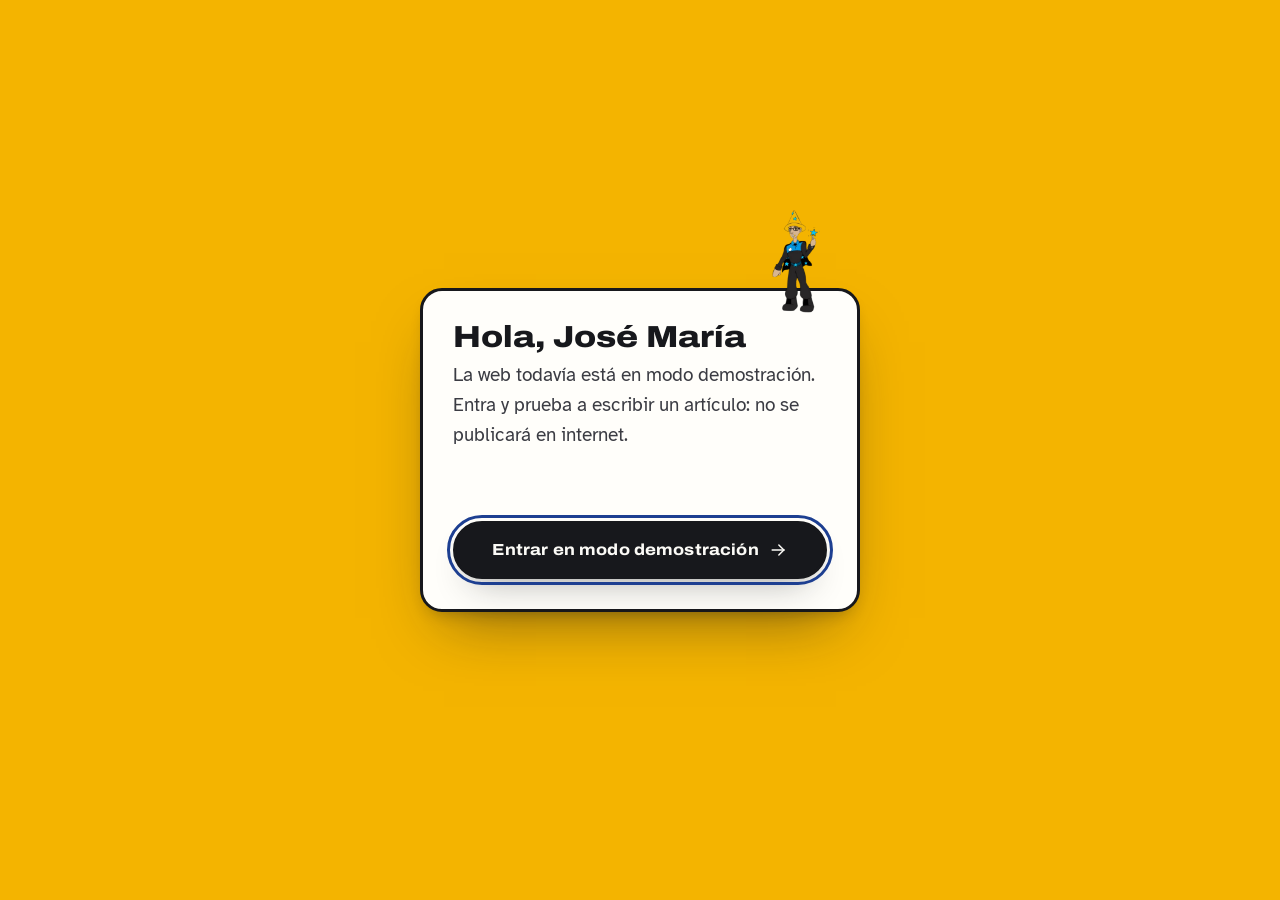
==== admin/index.html @ d0b28e8e "Web de José María Navarro: tablero de la Oca vial, juego, blog y panel del autor Co-Authored-By: Cla" ====
<!doctype html>
<html lang="es">
<head>
<meta charset="utf-8">
<meta name="viewport" content="width=device-width, initial-scale=1">
<title>Panel del autor · José María Navarro</title>
<meta name="robots" content="noindex, nofollow">
<meta name="theme-color" content="#17181c">
<link rel="icon" href="../assets/img/favicon.svg" type="image/svg+xml">
<link rel="stylesheet" href="../assets/css/site.css">
<link rel="stylesheet" href="../assets/vendor/quill.snow.css">
<link rel="stylesheet" href="../assets/css/admin.css">
</head>
<body class="admin">
<div id="app" aria-live="polite"></div>
<div class="toast" id="toast" role="status"></div>

<script>window.SITE_ROOT = '../';</script>
<script src="../assets/vendor/purify.min.js"></script>
<script src="../assets/vendor/quill.js"></script>
<script src="../assets/js/config.js"></script>
<script src="../assets/vendor/supabase.js"></script>
<script src="../assets/js/seed-posts.js"></script>
<script src="../assets/js/data.js"></script>
<script src="../assets/js/admin.js"></script>
</body>
</html>
---- assets/css/site.css ----
/* José María Navarro, educador vial. Mundo visual: el tablero de la Oca vial. */

@font-face { font-family: 'Archivo'; src: url('../fonts/archivo-wdth.woff2') format('woff2-variations'); font-weight: 100 900; font-stretch: 62% 125%; font-display: swap; }
@font-face { font-family: 'Atkinson'; src: url('../fonts/atkinson-400.woff2') format('woff2'); font-weight: 400; font-display: swap; }
@font-face { font-family: 'Atkinson'; src: url('../fonts/atkinson-700.woff2') format('woff2'); font-weight: 700; font-display: swap; }
@font-face { font-family: 'Atkinson'; src: url('../fonts/atkinson-400i.woff2') format('woff2'); font-weight: 400; font-style: italic; font-display: swap; }

:root {
  --yellow: #f4b400;
  --yellow-soft: #ffd75e;
  --blue: #1d3f91;
  --blue-deep: #122a66;
  --red: #d63a25;
  --red-deep: #a92a19;
  --green: #23824a;
  --ink: #17181c;
  --ink-soft: #3b3c43;
  --on-yellow-soft: #4a3a06;
  --white: #fbfaf6;
  --card: #fffefa;
  --rule: rgba(23, 24, 28, .14);

  --display: 'Archivo', 'Arial Narrow', sans-serif;
  --body: 'Atkinson', 'Segoe UI', system-ui, sans-serif;

  --r: 14px;
  --r-sm: 10px;
  --stroke: 3px;
  --shadow: 0 18px 36px -18px rgba(23, 24, 28, .45), 0 4px 10px -6px rgba(23, 24, 28, .25);
  --shadow-lift: 0 30px 60px -24px rgba(23, 24, 28, .5), 0 8px 16px -8px rgba(23, 24, 28, .3);
  --ease-out: cubic-bezier(.16, 1, .3, 1);
  --gutter: clamp(16px, 4vw, 48px);
  --nav-h: 68px;

  /* z-index */
  --z-board: 1; --z-copy: 5; --z-hud: 8; --z-nav: 40; --z-menu: 50; --z-toast: 60;
}

*, *::before, *::after { box-sizing: border-box; }
html { -webkit-text-size-adjust: 100%; scroll-padding-top: calc(var(--nav-h) + 12px); }
html.lenis, html.lenis body { height: auto; }
.lenis.lenis-smooth { scroll-behavior: auto !important; }
body {
  overflow-x: clip;
  margin: 0; font-family: var(--body); font-size: clamp(17px, 1.05rem + .15vw, 19px); line-height: 1.6;
  color: var(--ink); background: var(--white); text-rendering: optimizeLegibility; -webkit-font-smoothing: antialiased;
}
img { max-width: 100%; display: block; }
a { color: inherit; text-underline-offset: .2em; text-decoration-thickness: 2px; }
button, input, textarea, select { font: inherit; color: inherit; }
::selection { background: var(--ink); color: var(--yellow); }
:focus-visible { outline: 3px solid var(--blue); outline-offset: 3px; border-radius: 6px; }
.on-dark :focus-visible, .on-blue :focus-visible, .on-red :focus-visible { outline-color: var(--yellow); }
html { scrollbar-color: var(--ink) var(--yellow); }
::-webkit-scrollbar { width: 12px; }
::-webkit-scrollbar-track { background: var(--yellow); }
::-webkit-scrollbar-thumb { background: var(--ink); border-radius: 12px; border: 3px solid var(--yellow); }

.icon { width: 1.25em; height: 1.25em; flex: none; }
.sr-only { position: absolute !important; width: 1px; height: 1px; padding: 0; margin: -1px; overflow: hidden; clip: rect(0 0 0 0); white-space: nowrap; border: 0; }
.skip { position: absolute; left: 12px; top: -60px; z-index: 100; background: var(--ink); color: var(--yellow); padding: 10px 16px; border-radius: 10px; font-weight: 700; }
.skip:focus { top: 12px; }
.wrap { width: 100%; max-width: 1320px; margin-inline: auto; padding-inline: var(--gutter); }

/* ------------------------------------------------------------ Type */
.display {
  font-family: var(--display); font-stretch: 125%; font-weight: 850; line-height: .92;
  letter-spacing: -.025em; text-transform: uppercase; margin: 0; text-wrap: balance;
}
.h2 { font-family: var(--display); font-stretch: 118%; font-weight: 820; font-size: clamp(2.2rem, 1.2rem + 4vw, 4.6rem); line-height: .96; letter-spacing: -.025em; margin: 0 0 .4em; text-wrap: balance; }
.h3 { font-family: var(--display); font-stretch: 112%; font-weight: 780; font-size: clamp(1.35rem, 1.1rem + .9vw, 1.9rem); line-height: 1.08; letter-spacing: -.015em; margin: 0 0 .35em; text-wrap: balance; }
.lead { font-size: clamp(1.1rem, 1rem + .45vw, 1.35rem); line-height: 1.5; max-width: 52ch; }
p { margin: 0 0 1em; }

/* ------------------------------------------------------------ Buttons */
.btn {
  --bg: var(--ink); --fg: var(--white);
  display: inline-flex; align-items: center; gap: .55em; white-space: nowrap;
  padding: .82em 1.35em; border-radius: 999px; border: var(--stroke) solid var(--ink);
  background: var(--bg); color: var(--fg); font-family: var(--display); font-stretch: 112%; font-weight: 760;
  font-size: 1rem; letter-spacing: .01em; text-decoration: none; cursor: pointer;
  box-shadow: 0 6px 0 -1px rgba(23, 24, 28, .0), var(--shadow);
  transition: transform .35s var(--ease-out), box-shadow .35s var(--ease-out), background-color .25s, color .25s;
}
.btn:hover { transform: translateY(-3px); box-shadow: var(--shadow-lift); }
.btn:active { transform: translateY(1px) scale(.98); }
.btn--ghost { --bg: transparent; --fg: var(--ink); box-shadow: none; }
.btn--ghost:hover { --bg: var(--ink); --fg: var(--yellow); }
.btn--yellow { --bg: var(--yellow); --fg: var(--ink); }
.btn--light { --bg: var(--white); --fg: var(--ink); border-color: var(--white); }
.btn[disabled] { opacity: .55; cursor: not-allowed; transform: none; }
.btn .icon { transition: transform .35s var(--ease-out); }
.btn:hover .icon--go { transform: translateX(4px); }

/* ------------------------------------------------------------ Nav */
.nav {
  position: fixed; inset: 0 0 auto; z-index: var(--z-nav); height: var(--nav-h);
  display: flex; align-items: center; transition: background-color .35s, box-shadow .35s, transform .45s var(--ease-out);
}
.nav.is-solid { background: rgba(251, 250, 246, .94); box-shadow: 0 1px 0 var(--rule); backdrop-filter: saturate(140%) blur(10px); }
.nav.is-hidden { transform: translateY(-100%); }
.nav .wrap { display: flex; align-items: center; justify-content: space-between; gap: 24px; }
.brand { display: inline-flex; align-items: center; gap: 12px; text-decoration: none; font-family: var(--display); font-stretch: 115%; font-weight: 800; font-size: 1.02rem; letter-spacing: -.01em; }
.brand-mark {
  width: 38px; height: 38px; border-radius: 10px; border: var(--stroke) solid var(--ink); background: var(--blue); color: var(--white);
  display: grid; place-items: center; font-size: .78rem; font-stretch: 100%; letter-spacing: .02em; transform: rotate(-6deg);
  transition: transform .5s var(--ease-out);
}
.brand:hover .brand-mark { transform: rotate(6deg) scale(1.05); }
.nav-links { display: flex; align-items: center; gap: 4px; list-style: none; margin: 0; padding: 0; }
.nav-links a {
  display: block; padding: .5em .95em; border-radius: 999px; text-decoration: none;
  font-family: var(--display); font-stretch: 108%; font-weight: 680; font-size: .96rem; transition: background-color .2s, color .2s;
}
.nav-links a:hover, .nav-links a[aria-current="page"] { background: var(--ink); color: var(--yellow); }
.nav-links .nav-cta a { background: var(--ink); color: var(--white); margin-left: 6px; }
.nav-links .nav-cta a:hover { background: var(--blue); color: var(--white); }
.menu-btn { display: none; width: 46px; height: 46px; border-radius: 999px; border: var(--stroke) solid var(--ink); background: var(--white); place-items: center; cursor: pointer; }
.menu-btn .icon { width: 22px; height: 22px; }
.mobile-menu {
  position: fixed; inset: 0; z-index: var(--z-menu); background: var(--yellow); padding: 96px var(--gutter) 40px;
  display: flex; flex-direction: column; gap: 6px; clip-path: circle(0 at calc(100% - 40px) 34px);
  transition: clip-path .7s var(--ease-out); visibility: hidden;
}
.mobile-menu.is-open { clip-path: circle(150% at calc(100% - 40px) 34px); visibility: visible; }
.mobile-menu a { font-family: var(--display); font-stretch: 125%; font-weight: 850; font-size: clamp(2rem, 10vw, 3rem); text-transform: uppercase; text-decoration: none; line-height: 1.1; letter-spacing: -.02em; }
.mobile-menu .menu-close { position: absolute; top: 11px; right: var(--gutter); }

@media (max-width: 900px) {
  .nav-links { display: none; }
  .menu-btn { display: grid; }
}

/* ------------------------------------------------------------ Stage: tablero + recorrido */
.stage { position: relative; background: var(--yellow); color: var(--ink); }
.scene { position: relative; min-height: 100dvh; overflow: hidden; }
.hero-copy {
  position: relative; z-index: var(--z-copy); padding-top: calc(var(--nav-h) + clamp(28px, 7vh, 88px));
  width: min(640px, 48%); padding-left: var(--gutter); margin-left: max(0px, calc((100vw - 1320px) / 2));
}
.hero-title { font-size: clamp(2.9rem, 1.4rem + 5.6vw, 6rem); }
.hero-title span { display: block; }
.hero-role {
  display: inline-flex; align-items: center; gap: .6em; margin: 1.1em 0 .9em; padding: .45em 1em .45em .5em; border-radius: 999px;
  background: var(--ink); color: var(--yellow); font-family: var(--display); font-stretch: 112%; font-weight: 760; font-size: 1rem;
}
.hero-role .pip { width: 26px; height: 26px; border-radius: 999px; background: var(--yellow); display: grid; place-items: center; color: var(--ink); }
.hero-role .pip .icon { width: 16px; height: 16px; }
.hero-sub { font-size: clamp(1.1rem, 1rem + .5vw, 1.4rem); line-height: 1.45; max-width: 30ch; color: var(--ink); margin-bottom: 1.6em; }
.hero-actions { display: flex; flex-wrap: wrap; gap: 12px; }

/* camera: un punto en la pantalla con perspectiva; el tablero se mueve debajo */
.cam { position: absolute; left: 70%; top: 55%; width: 0; height: 0; perspective: 1700px; z-index: var(--z-board); pointer-events: none; }
.tilt {
  --rx: 54deg; --rz: 64deg; --s: .72;
  position: absolute; left: 0; top: 0; transform-style: preserve-3d;
  transform: rotateX(var(--rx)) rotateZ(var(--rz)) scale(var(--s));
}
.board {
  --c: 112px; --g: 10px; --pad: 24px;
  position: absolute; left: 0; top: 0; transform-style: preserve-3d;
  width: calc(var(--c) * 7 + var(--g) * 6 + var(--pad) * 2); height: calc(var(--c) * 7 + var(--g) * 6 + var(--pad) * 2);
  background: var(--blue); border-radius: 30px; border: 4px solid var(--ink);
  transform: translate(-50%, -50%);
}
.board::before { /* canto del cartón */
  content: ''; position: absolute; inset: -4px; border-radius: 30px; background: var(--blue-deep); border: 4px solid var(--ink);
  transform: translateZ(-22px); box-shadow: 0 60px 90px -10px rgba(18, 42, 102, .55);
}
.board-path { position: absolute; inset: 0; width: 100%; height: 100%; overflow: visible; }
.board-path .road { fill: none; stroke: var(--ink); stroke-width: 26; stroke-linejoin: round; stroke-linecap: round; }
.board-path .lane { fill: none; stroke: var(--yellow); stroke-width: 3; stroke-dasharray: 14 12; stroke-linejoin: round; }
.cell {
  position: absolute; width: var(--c); height: var(--c); border-radius: 14px; border: var(--stroke) solid var(--ink);
  background: var(--card); display: grid; place-items: center; transform-style: preserve-3d; overflow: hidden;
}
.cell .n { position: absolute; top: 7px; left: 9px; font-family: var(--display); font-stretch: 100%; font-weight: 800; font-size: 15px; line-height: 1; }
.cell .glyph { width: 52%; height: 52%; }
.cell--a { background: #fff4cf; }
.cell--stop { background: var(--yellow); }
.cell--stop.c-blue { background: var(--blue); color: var(--white); }
.cell--stop.c-red { background: var(--red); color: var(--white); }
.cell--stop .yr { font-family: var(--display); font-stretch: 125%; font-weight: 850; font-size: 22px; letter-spacing: -.02em; }
.cell--zebra { background: repeating-linear-gradient(90deg, var(--card) 0 14px, var(--ink) 14px 26px); }
.cell--zebra .n { background: var(--card); padding: 2px 4px; border-radius: 4px; }
.cell--meta { background: var(--yellow); }
.cell--meta .meta-label { font-family: var(--display); font-stretch: 125%; font-weight: 900; font-size: 18px; letter-spacing: .02em; margin-top: 46px; }
.cell--meta .glyph { position: absolute; top: 12px; width: 50%; height: 50%; color: var(--blue); }
.cell.is-visited::after { content: ''; position: absolute; inset: 5px; border-radius: 9px; border: 2px dashed currentColor; opacity: .35; }

.token { position: absolute; width: var(--c); height: var(--c); transform-style: preserve-3d; left: 0; top: 0; }
.token-shadow { position: absolute; left: 50%; top: 50%; width: 70%; height: 40%; transform: translate(-50%, -30%); border-radius: 50%; background: radial-gradient(closest-side, rgba(23, 24, 28, .55), rgba(23, 24, 28, 0)); }
.token-sprite { position: absolute; left: 0; top: 0; z-index: calc(var(--z-board) + 1); pointer-events: none; transform-origin: 0 0; will-change: transform; }
.token-sprite img { position: absolute; left: 0; bottom: 0; width: 132px; max-width: none; height: auto; transform: translateX(-50%); filter: drop-shadow(0 12px 10px rgba(23, 24, 28, .3)); }

/* HUD: dado y casilla actual */
.hud { position: absolute; right: var(--gutter); bottom: clamp(18px, 4vh, 40px); z-index: var(--z-hud); display: flex; align-items: center; gap: 14px; }
.hud-label { font-family: var(--display); font-stretch: 112%; font-weight: 760; font-size: .95rem; background: var(--ink); color: var(--yellow); padding: .5em 1em; border-radius: 999px; font-variant-numeric: tabular-nums; }
.die { --d: 54px; width: var(--d); height: var(--d); perspective: 400px; }
.die-cube { position: relative; width: 100%; height: 100%; transform-style: preserve-3d; transform: rotateX(-20deg) rotateY(30deg); }
.die-face { position: absolute; inset: 0; background: var(--card); border: var(--stroke) solid var(--ink); border-radius: 12px; display: grid; grid-template: repeat(3, 1fr) / repeat(3, 1fr); padding: 7px; }
.die-face i { width: 9px; height: 9px; border-radius: 50%; background: var(--ink); place-self: center; }
.die-face.f1 { transform: translateZ(calc(var(--d) / 2)); }
.die-face.f6 { transform: rotateY(180deg) translateZ(calc(var(--d) / 2)); }
.die-face.f2 { transform: rotateY(90deg) translateZ(calc(var(--d) / 2)); }
.die-face.f5 { transform: rotateY(-90deg) translateZ(calc(var(--d) / 2)); }
.die-face.f3 { transform: rotateX(90deg) translateZ(calc(var(--d) / 2)); }
.die-face.f4 { transform: rotateX(-90deg) translateZ(calc(var(--d) / 2)); }
.skip-tour { position: absolute; left: var(--gutter); bottom: clamp(18px, 4vh, 40px); z-index: var(--z-hud); font-family: var(--display); font-stretch: 108%; font-weight: 700; font-size: .92rem; display: inline-flex; gap: .4em; align-items: center; padding: .5em .9em; border-radius: 999px; text-decoration: none; }
.skip-tour:hover { background: var(--ink); color: var(--yellow); }
@media (max-width: 900px) { .skip-tour { background: var(--yellow); box-shadow: 0 0 0 3px var(--ink) inset; } }

.outro { display: none; }
.motion .outro { display: block; position: absolute; z-index: var(--z-copy); left: max(var(--gutter), calc((100vw - 1320px) / 2 + var(--gutter))); top: 50%; translate: 0 -50%; width: min(560px, 42vw); visibility: hidden; }
.outro .display { font-size: clamp(2.6rem, 1.2rem + 4.4vw, 5.4rem); }
.outro .lead { margin-top: .8em; color: var(--on-yellow-soft); }
@media (max-width: 900px) { .motion .outro { top: auto; bottom: 90px; translate: none; width: auto; right: var(--gutter); } }

/* Capítulos: lista estática por defecto (sin JS o con movimiento reducido) */
.capitulos { position: relative; list-style: none; margin: 0; padding: clamp(40px, 8vh, 96px) var(--gutter); display: grid; gap: clamp(28px, 4vw, 48px); grid-template-columns: repeat(auto-fill, minmax(min(100%, 380px), 1fr)); max-width: 1320px; margin-inline: auto; }
.cap {
  position: relative; background: var(--card); border: var(--stroke) solid var(--ink); border-radius: 18px; padding: 22px 24px 24px;
  box-shadow: var(--shadow); color: var(--ink);
}
.cap-top { display: flex; align-items: center; justify-content: space-between; gap: 12px; margin-bottom: 14px; }
.cap-n { width: 42px; height: 42px; border-radius: 12px; border: var(--stroke) solid var(--ink); display: grid; place-items: center; font-family: var(--display); font-weight: 820; font-size: 1rem; background: var(--yellow); }
.cap-place { font-family: var(--display); font-stretch: 108%; font-weight: 700; font-size: .92rem; color: var(--ink-soft); }
.cap-year { font-family: var(--display); font-stretch: 125%; font-weight: 880; font-size: clamp(2.6rem, 2rem + 2.4vw, 3.8rem); line-height: .9; letter-spacing: -.03em; margin: 0 0 .2em; }
.cap-title { font-family: var(--display); font-stretch: 112%; font-weight: 780; font-size: 1.35rem; line-height: 1.12; margin: 0 0 .5em; text-wrap: balance; }
.cap p { margin: 0; font-size: 1.02rem; line-height: 1.55; }
.cap-photo { margin: 0 0 16px; border-radius: 12px; overflow: hidden; border: var(--stroke) solid var(--ink); aspect-ratio: 4 / 3; background: var(--ink); }
.cap-photo img { width: 100%; height: 100%; object-fit: cover; }
.cap-photo.is-portrait { aspect-ratio: 4 / 4.2; }
.cap-quote { font-family: var(--display); font-stretch: 112%; font-weight: 760; font-size: 1.5rem; line-height: 1.15; margin: 0 0 16px; padding: 18px; border-radius: 12px; background: var(--blue); color: var(--white); }
.cap.c-blue .cap-n { background: var(--blue); color: var(--white); }
.cap.c-red .cap-n { background: var(--red); color: var(--white); }

/* Modo con movimiento: escena fija y capítulos que se reparten la pantalla */
.motion .stage-pin { height: 100dvh; overflow: hidden; position: relative; }
.motion .scene { position: absolute; inset: 0; min-height: 0; }
.motion .capitulos { position: absolute; inset: 0; display: block; padding: 0; margin: 0; max-width: none; pointer-events: none; z-index: var(--z-copy); }
.motion .cap {
  position: absolute; left: max(var(--gutter), calc((100vw - 1320px) / 2 + var(--gutter))); top: calc(var(--nav-h) + 8px); bottom: 70px; margin-block: auto;
  height: max-content; max-height: calc(100dvh - var(--nav-h) - 86px); overflow: hidden; width: min(400px, 34vw); visibility: hidden; pointer-events: auto;
}
.motion .cap-photo { aspect-ratio: 16 / 10; }
.motion .cap-photo.is-portrait { aspect-ratio: 16 / 12; }
.motion .cap-photo img { object-position: 50% 25%; }

@media (max-width: 900px) {
  .hero-copy { width: auto; padding-right: var(--gutter); padding-top: calc(var(--nav-h) + 22px); }
  .hero-title { font-size: clamp(2.5rem, 11vw, 4rem); }
  .hero-sub { max-width: 34ch; margin-bottom: 1.2em; }
  .cam { left: 52%; top: 76%; }
  .tilt { --s: .5; }
  .motion .cap { left: 12px; right: 12px; width: auto; top: auto; bottom: 74px; margin: 0; padding: 16px 18px 18px; }
  .motion .cap-photo { display: none; }
  .motion .cap-quote { font-size: 1.15rem; padding: 12px; margin-bottom: 10px; }
  .motion .cap-year { font-size: 2.3rem; }
  .motion .cap p { font-size: .98rem; }
  .hud { bottom: 14px; }
  .die { --d: 42px; }
  .die-face { padding: 5px; }
  .die-face i { width: 7px; height: 7px; }
  .skip-tour { bottom: 18px; }
}
@media (max-width: 900px) and (max-height: 700px) {
  .motion .cap p { display: -webkit-box; -webkit-line-clamp: 3; -webkit-box-orient: vertical; overflow: hidden; }
}

/* ------------------------------------------------------------ Filosofía */
.on-blue { background: var(--blue); color: var(--white); }
.filosofia { padding: clamp(96px, 16vh, 180px) 0 clamp(80px, 12vh, 150px); position: relative; overflow: hidden; }
.manifesto { font-family: var(--display); font-stretch: 125%; font-weight: 880; text-transform: uppercase; font-size: clamp(2.6rem, 1rem + 7vw, 7.4rem); line-height: .9; letter-spacing: -.03em; margin: 0 0 .5em; max-width: 13ch; }
.manifesto .w { display: inline-block; }
.manifesto .accent { color: var(--yellow); }
.filosofia-body { display: grid; grid-template-columns: minmax(0, 1fr) minmax(0, 1.25fr); gap: clamp(32px, 6vw, 96px); align-items: start; }
.filosofia-body .lead { color: #e6ebf7; }
.filosofia-body .lead strong { color: var(--white); }
.cite { display: block; margin-top: 1em; font-family: var(--display); font-stretch: 108%; font-weight: 700; font-size: .95rem; color: var(--yellow); font-style: normal; }

.deck { position: relative; height: 380px; }
.carta {
  position: absolute; left: 50%; top: 0; width: 240px; height: 340px; margin-left: -120px;
  border-radius: 18px; border: var(--stroke) solid var(--ink); background: var(--card); color: var(--ink);
  padding: 20px; display: flex; flex-direction: column; box-shadow: var(--shadow-lift); transform-origin: 50% 120%;
  transition: transform .6s var(--ease-out);
}
.carta-band { height: 92px; border-radius: 10px; border: var(--stroke) solid var(--ink); display: grid; place-items: center; margin-bottom: 18px; }
.carta-band svg { width: 58px; height: 58px; }
.carta:nth-child(1) .carta-band { background: var(--red); }
.carta:nth-child(2) .carta-band { background: var(--yellow); }
.carta:nth-child(3) .carta-band { background: var(--green); }
.carta h3 { font-family: var(--display); font-stretch: 112%; font-weight: 800; font-size: 1.28rem; line-height: 1.05; margin: 0 0 .5em; }
.carta p { margin: 0; font-size: 1rem; line-height: 1.45; color: var(--ink-soft); }
.carta .pair { margin-top: auto; font-family: var(--display); font-stretch: 112%; font-weight: 760; font-size: 1.02rem; line-height: 1.25; }
.carta:nth-child(1) { transform: translateX(-190px) rotate(-9deg); }
.carta:nth-child(2) { transform: translateY(-14px); z-index: 2; }
.carta:nth-child(3) { transform: translateX(190px) rotate(9deg); }
.deck:hover .carta:nth-child(1) { transform: translateX(-210px) rotate(-12deg); }
.deck:hover .carta:nth-child(3) { transform: translateX(210px) rotate(12deg); }
.carta:hover { z-index: 3; }

@media (max-width: 1000px) {
  .filosofia-body { grid-template-columns: minmax(0, 1fr); }
  .deck { height: auto; display: grid; gap: 14px; }
  .carta, .carta:nth-child(n), .deck:hover .carta:nth-child(n) { position: relative; left: auto; margin: 0; width: 100%; height: auto; transform: none; }
  .carta { display: grid; grid-template-columns: 72px minmax(0, 1fr); column-gap: 16px; row-gap: 2px; align-items: start; padding: 14px; }
  .carta-band { width: 72px; height: 72px; margin: 0; grid-row: span 3; }
  .carta h3 { margin: 0; }
  .carta-band svg { width: 44px; height: 44px; }
  .carta .pair { margin-top: .4em; }
}

/* ------------------------------------------------------------ Juego */
.on-red { background: var(--red); color: var(--white); }
.juego { padding: clamp(80px, 12vh, 140px) 0; position: relative; }
.juego-head { display: grid; grid-template-columns: minmax(0, 1fr) auto; gap: 24px; align-items: end; margin-bottom: clamp(28px, 5vh, 48px); }
.juego-head .lead { color: #ffe9e4; }
.juego-cats { display: flex; flex-wrap: wrap; gap: 10px; list-style: none; padding: 0; margin: 0; }
.juego-cats li { display: inline-flex; align-items: center; gap: 8px; padding: .4em .9em .4em .45em; border-radius: 999px; background: rgba(23, 24, 28, .22); font-family: var(--display); font-stretch: 108%; font-weight: 700; font-size: .92rem; }
.juego-cats .sw { width: 22px; height: 22px; border-radius: 6px; border: 2px solid var(--ink); }
.sw.k-senales { background: var(--red); box-shadow: inset 0 0 0 3px var(--white); }
.sw.k-calle { background: var(--blue); }
.sw.k-volante { background: var(--yellow); }

.mesa { display: grid; grid-template-columns: minmax(0, 1.35fr) minmax(320px, 1fr); gap: clamp(20px, 3vw, 40px); align-items: start; }
.oca {
  position: relative; background: var(--blue); border: 4px solid var(--ink); border-radius: 26px; padding: clamp(10px, 1.6vw, 20px);
  box-shadow: 0 40px 70px -30px rgba(23, 24, 28, .7);
}
.oca-grid { position: relative; display: grid; grid-template-columns: repeat(6, 1fr); gap: clamp(5px, .8vw, 9px); }
.oca-path { position: absolute; inset: 0; width: 100%; height: 100%; pointer-events: none; overflow: visible; }
.oca-path .road { fill: none; stroke: var(--ink); stroke-width: 18; stroke-linejoin: round; stroke-linecap: round; }
.ocell {
  position: relative; aspect-ratio: 1; border-radius: 12px; border: var(--stroke) solid var(--ink); background: var(--card); color: var(--ink);
  display: grid; place-items: center; z-index: 1; transition: transform .4s var(--ease-out), box-shadow .4s;
}
.ocell .n { position: absolute; top: 5px; left: 7px; font-family: var(--display); font-weight: 800; font-size: clamp(11px, 1vw, 14px); line-height: 1; }
.ocell .glyph { width: 46%; height: 46%; }
.ocell.k-senales { background: #ffe1db; }
.ocell.k-calle { background: #dbe5ff; }
.ocell.k-volante { background: #ffefb5; }
.ocell.t-zebra { background: repeating-linear-gradient(90deg, var(--card) 0 10px, var(--ink) 10px 19px); }
.ocell.t-zebra .n { background: var(--card); padding: 2px 3px; border-radius: 4px; }
.ocell.t-rojo { background: var(--ink); color: var(--white); }
.ocell.t-salida, .ocell.t-meta { background: var(--yellow); }
.ocell .lbl { position: absolute; bottom: 5px; left: 0; right: 0; text-align: center; font-family: var(--display); font-stretch: 110%; font-weight: 820; font-size: clamp(8px, .75vw, 11px); letter-spacing: .03em; text-transform: uppercase; }
.ocell.is-here { transform: translateY(-4px); box-shadow: 0 0 0 4px var(--yellow), var(--shadow); z-index: 2; }
.ocell.is-done::after { content: ''; position: absolute; inset: 4px; border-radius: 8px; border: 2px dashed currentColor; opacity: .3; }
.ficha { position: absolute; left: 0; top: 0; width: 1px; height: 1px; z-index: 5; pointer-events: none; }
.ficha img { position: absolute; left: 0; bottom: 0; height: clamp(54px, 7vw, 92px); width: auto; max-width: none; transform: translate(-50%, 18%); filter: drop-shadow(0 8px 6px rgba(23, 24, 28, .35)); }

.panel { background: var(--card); color: var(--ink); border: var(--stroke) solid var(--ink); border-radius: 22px; padding: clamp(18px, 2.2vw, 28px); box-shadow: 0 40px 70px -30px rgba(23, 24, 28, .7); min-height: 420px; display: flex; flex-direction: column; }
.panel-stats { display: flex; gap: 8px; flex-wrap: wrap; margin-bottom: 16px; }
.stat { display: inline-flex; align-items: center; gap: 6px; padding: .3em .75em; border-radius: 999px; background: #f0eee6; font-family: var(--display); font-weight: 720; font-size: .88rem; font-variant-numeric: tabular-nums; }
.stat .icon { width: 16px; height: 16px; }
.panel-body { flex: 1; display: flex; flex-direction: column; }
.panel h3 { font-family: var(--display); font-stretch: 112%; font-weight: 800; font-size: clamp(1.3rem, 1.1rem + .6vw, 1.65rem); line-height: 1.12; margin: 0 0 .5em; text-wrap: balance; }
.panel p { color: var(--ink-soft); }
.q-kind { display: inline-flex; align-items: center; gap: 8px; font-family: var(--display); font-weight: 760; font-size: .9rem; margin-bottom: 10px; }
.q-sign { width: 84px; height: 84px; margin-bottom: 12px; }
.answers { display: grid; gap: 10px; margin: 6px 0 0; padding: 0; list-style: none; }
.answer {
  width: 100%; text-align: left; padding: .85em 1em; border-radius: 12px; border: var(--stroke) solid var(--ink); background: var(--white); cursor: pointer;
  font-size: 1rem; line-height: 1.35; display: flex; gap: 12px; align-items: center; transition: transform .25s var(--ease-out), background-color .2s;
}
.answer:hover:not([disabled]) { transform: translateX(4px); background: #fff3c4; }
.answer .key { flex: none; width: 30px; height: 30px; border-radius: 8px; border: 2px solid var(--ink); display: grid; place-items: center; font-family: var(--display); font-weight: 800; font-size: .9rem; }
.answer.is-right { background: #d8f2e1; border-color: var(--green); }
.answer.is-right .key { background: var(--green); color: var(--white); border-color: var(--green); }
.answer.is-wrong { background: #fde0da; border-color: var(--red); }
.answer[disabled] { cursor: default; }
.feedback { margin-top: 14px; padding: 14px 16px; border-radius: 12px; background: #f0eee6; font-size: 1rem; line-height: 1.5; }
.feedback strong { display: block; font-family: var(--display); font-size: 1.05rem; margin-bottom: 2px; }
.feedback.ok strong { color: var(--green); }
.feedback.ko strong { color: var(--red-deep); }
.panel-actions { display: flex; gap: 10px; flex-wrap: wrap; margin-top: auto; padding-top: 18px; }
.roll-die { --d: 64px; }
.roll-row { display: flex; align-items: center; gap: 18px; margin: 8px 0 4px; }

@media (max-width: 1000px) {
  .mesa { grid-template-columns: 1fr; }
  .juego-head { grid-template-columns: 1fr; }
  .panel { min-height: 0; }
}

/* ------------------------------------------------------------ Blog en portada */
.blog-home { padding: clamp(80px, 12vh, 140px) 0; background: var(--white); }
.blog-home-head { display: flex; align-items: end; justify-content: space-between; gap: 24px; flex-wrap: wrap; margin-bottom: clamp(28px, 5vh, 52px); }
.blog-home-head .h2 { margin: 0; }
.feature { display: grid; grid-template-columns: minmax(0, .85fr) minmax(0, 1fr); gap: clamp(24px, 4vw, 56px); align-items: center; text-decoration: none; }
.feature-media { border-radius: 20px; overflow: hidden; border: var(--stroke) solid var(--ink); aspect-ratio: 1 / 1; max-width: 520px; background: var(--ink); box-shadow: var(--shadow); }
.feature-media img { width: 100%; height: 100%; object-fit: cover; object-position: 50% 30%; transition: transform 1.1s var(--ease-out); }
.feature:hover .feature-media img { transform: scale(1.05); }
.meta-line { display: flex; flex-wrap: wrap; gap: 6px 14px; font-family: var(--display); font-stretch: 108%; font-weight: 700; font-size: .92rem; color: var(--ink-soft); margin-bottom: 12px; }
.meta-line span { display: inline-flex; align-items: center; gap: 6px; }
.meta-line .icon { width: 16px; height: 16px; }
.feature h3 { font-family: var(--display); font-stretch: 115%; font-weight: 830; font-size: clamp(1.8rem, 1.2rem + 2vw, 3rem); line-height: 1; letter-spacing: -.02em; margin: 0 0 .4em; text-wrap: balance; }
.feature p { color: var(--ink-soft); max-width: 46ch; }
.link-arrow { display: inline-flex; align-items: center; gap: .45em; font-family: var(--display); font-stretch: 110%; font-weight: 760; text-decoration: none; }
.link-arrow .icon { transition: transform .35s var(--ease-out); }
a:hover .link-arrow .icon, .link-arrow:hover .icon { transform: translateX(5px); }
.post-rows { list-style: none; margin: clamp(36px, 6vh, 64px) 0 0; padding: 0; display: grid; grid-template-columns: repeat(auto-fill, minmax(min(100%, 340px), 1fr)); gap: 18px; }
.post-row a { display: grid; grid-template-columns: 96px 1fr; gap: 16px; align-items: center; padding: 14px; border-radius: 16px; border: 2px solid var(--rule); text-decoration: none; transition: border-color .25s, background-color .25s, transform .35s var(--ease-out); height: 100%; }
.post-row a:hover { border-color: var(--ink); background: #fff7dc; transform: translateY(-3px); }
.post-row-ph { width: 96px; height: 96px; border-radius: 10px; background: var(--blue); border: 2px solid var(--ink); }
.post-row img { width: 96px; height: 96px; border-radius: 10px; object-fit: cover; border: 2px solid var(--ink); }
.post-row .t { font-family: var(--display); font-stretch: 110%; font-weight: 780; font-size: 1.12rem; line-height: 1.15; margin: 4px 0 0; }
.post-row .d { font-size: .88rem; color: var(--ink-soft); font-family: var(--display); font-weight: 650; }
.empty { padding: 40px; border-radius: 18px; border: 2px dashed var(--rule); text-align: center; color: var(--ink-soft); }
.skeleton { border-radius: 18px; background: linear-gradient(100deg, #efede5 30%, #f8f6ef 50%, #efede5 70%); background-size: 300% 100%; animation: shimmer 1.4s linear infinite; }
@keyframes shimmer { to { background-position: -150% 0; } }

@media (max-width: 860px) { .feature { grid-template-columns: 1fr; } }

/* ------------------------------------------------------------ Prensa */
.prensa { padding: clamp(80px, 12vh, 150px) 0; background: var(--yellow); overflow: hidden; }
.prensa-grid { display: grid; grid-template-columns: repeat(12, minmax(0, 1fr)); gap: clamp(20px, 3vw, 40px); align-items: start; }
.recorte:nth-of-type(2) { margin-top: clamp(0px, 8vw, 110px); }
.recorte { grid-column: span 4; text-decoration: none; display: block; }
.recorte-img { border-radius: 6px; overflow: hidden; background: #e9e4d6; box-shadow: var(--shadow-lift); transition: transform .7s var(--ease-out), box-shadow .7s; }
.recorte-img img { width: 100%; height: auto; filter: contrast(1.04); }
.recorte:nth-of-type(1) .recorte-img { transform: rotate(-4deg); }
.recorte:nth-of-type(2) .recorte-img { transform: rotate(3deg); }
.recorte:hover .recorte-img, .recorte:focus-visible .recorte-img { transform: rotate(0) translateY(-8px) scale(1.02); }
.recorte-cap { margin-top: 18px; }
.recorte-cap .src { font-family: var(--display); font-stretch: 112%; font-weight: 800; font-size: 1.05rem; }
.recorte-cap q { display: block; font-family: var(--display); font-stretch: 108%; font-weight: 740; font-size: clamp(1.15rem, 1rem + .6vw, 1.45rem); line-height: 1.2; margin-top: 6px; quotes: '«' '»'; }
.prensa-intro { grid-column: span 4; }
.prensa-intro .lead { color: var(--on-yellow-soft); }
.tira { display: grid; gap: 8px; padding: 10px; background: var(--card); border: var(--stroke) solid var(--ink); border-radius: 10px; width: min(190px, 60%); transform: rotate(-3deg); box-shadow: var(--shadow); margin-top: 28px; }
.tira img { aspect-ratio: 1; object-fit: cover; border-radius: 4px; filter: grayscale(1) contrast(1.1); }
.tira figcaption { font-size: .82rem; line-height: 1.35; color: var(--ink-soft); padding: 2px 4px 4px; }

@media (max-width: 960px) {
  .recorte, .prensa-intro { grid-column: 1 / -1; }
  .recorte { max-width: 460px; }
  .recorte:nth-of-type(2) { justify-self: end; }
  .tira { grid-template-columns: 1fr 1fr; width: min(300px, 80%); }
  .tira figcaption { grid-column: 1 / -1; }
}

/* ------------------------------------------------------------ Contacto */
.on-dark { background: var(--ink); color: var(--white); }
.contacto { padding: clamp(90px, 14vh, 160px) 0 clamp(60px, 10vh, 120px); position: relative; overflow: hidden; }
.contacto-grid { display: grid; grid-template-columns: minmax(0, 1fr) minmax(0, 1fr); gap: clamp(36px, 6vw, 96px); align-items: start; }
.contacto .display { font-size: clamp(2.3rem, .8rem + 3.7vw, 4.3rem); }
.contacto .display .accent { color: var(--yellow); }
.mail-big { display: inline-flex; align-items: center; gap: .5em; margin-top: 28px; font-family: var(--display); font-stretch: 108%; font-weight: 760; font-size: clamp(1.05rem, .9rem + .7vw, 1.5rem); color: var(--yellow); text-decoration: none; word-break: break-all; }
.mail-big:hover { text-decoration: underline; }
.socials { display: flex; gap: 10px; margin-top: 28px; list-style: none; padding: 0; }
.socials a { width: 48px; height: 48px; border-radius: 999px; border: 2px solid rgba(251, 250, 246, .35); display: grid; place-items: center; transition: background-color .2s, color .2s, border-color .2s; }
.socials a:hover { background: var(--yellow); color: var(--ink); border-color: var(--yellow); }
.mago-saluda { position: absolute; right: max(var(--gutter), calc((100vw - 1320px) / 2 + var(--gutter))); bottom: -6px; width: 150px; opacity: .95; pointer-events: none; }

.form { display: grid; gap: 18px; }
.field { display: grid; gap: 8px; }
.field label { font-family: var(--display); font-stretch: 108%; font-weight: 720; font-size: .98rem; }
.field input, .field textarea, .field select {
  width: 100%; padding: .85em 1em; border-radius: 12px; border: 2px solid transparent; background: var(--white); color: var(--ink);
  font-size: 1.02rem; transition: border-color .2s, box-shadow .2s;
}
.field textarea { min-height: 150px; resize: vertical; }
.field input::placeholder, .field textarea::placeholder { color: #6a6b72; }
.field input:focus, .field textarea:focus, .field select:focus { outline: none; border-color: var(--yellow); box-shadow: 0 0 0 4px rgba(244, 180, 0, .35); }
.field .err { color: #ffb4a6; font-size: .92rem; min-height: 0; }
.field.has-error input, .field.has-error textarea { border-color: #ff8a75; }
.form-row { display: grid; grid-template-columns: 1fr 1fr; gap: 18px; }
.check { display: flex; gap: 12px; align-items: flex-start; font-size: .95rem; line-height: 1.45; color: #d8d8dc; }
.check input { width: 22px; height: 22px; margin: 2px 0 0; accent-color: var(--yellow); flex: none; }
.check a { color: var(--yellow); }
.form-status { font-size: 1rem; min-height: 1.5em; }
.form-status.ok { color: #9ee6b7; }
.form-status.ko { color: #ffb4a6; }
@media (max-width: 900px) { .contacto-grid, .form-row { grid-template-columns: 1fr; } .mago-saluda { display: none; } }

/* ------------------------------------------------------------ Footer */
.footer { background: #0f1013; color: #c9c9ce; padding: 34px 0; font-size: .92rem; }
.footer .wrap { display: flex; flex-wrap: wrap; gap: 14px 28px; justify-content: space-between; align-items: center; }
.footer ul { display: flex; flex-wrap: wrap; gap: 8px 22px; list-style: none; margin: 0; padding: 0; }
.footer a { text-decoration: none; }
.footer a:hover { color: var(--yellow); text-decoration: underline; }

/* ------------------------------------------------------------ Páginas interiores (blog, legal) */
.page-head { background: var(--yellow); padding: calc(var(--nav-h) + clamp(40px, 8vh, 90px)) 0 clamp(40px, 7vh, 80px); position: relative; overflow: hidden; }
.page-head .display { font-size: clamp(2.6rem, 1.2rem + 5vw, 5.6rem); max-width: 16ch; }
.page-head .lead { margin-top: 1em; color: var(--on-yellow-soft); }
.page-head .mago-peek { position: absolute; right: max(var(--gutter), calc((100vw - 1320px) / 2 + var(--gutter))); bottom: -40px; width: 130px; transform: rotate(8deg); }
@media (max-width: 760px) { .page-head .mago-peek { width: 84px; bottom: -26px; } }

.blog-list { padding: clamp(48px, 8vh, 96px) 0 clamp(80px, 12vh, 140px); }
.cards { display: grid; grid-template-columns: repeat(auto-fill, minmax(min(100%, 340px), 1fr)); gap: clamp(20px, 3vw, 36px); }
.post-card { display: flex; flex-direction: column; text-decoration: none; border-radius: 20px; border: var(--stroke) solid var(--ink); background: var(--card); overflow: hidden; transition: transform .45s var(--ease-out), box-shadow .45s var(--ease-out); box-shadow: var(--shadow); }
.post-card:hover { transform: translateY(-6px) rotate(-.6deg); box-shadow: var(--shadow-lift); }
.post-card .media { aspect-ratio: 16 / 10; background: var(--ink); border-bottom: var(--stroke) solid var(--ink); overflow: hidden; }
.post-card .media img { width: 100%; height: 100%; object-fit: cover; object-position: 50% 30%; }
.post-card .media.no-img { background: var(--blue); display: grid; place-items: center; color: var(--yellow); }
.post-card .body { padding: 20px 22px 24px; display: flex; flex-direction: column; gap: 8px; flex: 1; }
.post-card h2 { font-family: var(--display); font-stretch: 112%; font-weight: 800; font-size: 1.4rem; line-height: 1.1; margin: 0; text-wrap: balance; }
.post-card p { margin: 0; color: var(--ink-soft); font-size: 1rem; }
.post-card .link-arrow { margin-top: auto; padding-top: 8px; }

.article-head { background: var(--yellow); padding: calc(var(--nav-h) + clamp(32px, 7vh, 80px)) 0 0; }
.article-head .wrap { max-width: 980px; }
.article-head h1 { font-family: var(--display); font-stretch: 118%; font-weight: 850; font-size: clamp(2.2rem, 1.2rem + 4vw, 4.4rem); line-height: .98; letter-spacing: -.025em; margin: 14px 0 18px; text-wrap: balance; }
.article-head .excerpt { font-size: clamp(1.1rem, 1rem + .4vw, 1.3rem); color: var(--on-yellow-soft); max-width: 60ch; margin-bottom: 30px; }
.cover-band { background: linear-gradient(to bottom, var(--yellow) 0 45%, transparent 45%); }
.article-cover { max-width: 1100px; margin: 0 auto; padding-inline: var(--gutter); }
.article-cover img { width: auto; max-width: 100%; max-height: 620px; margin-inline: auto; object-fit: cover; object-position: 50% 30%; border-radius: 20px; border: var(--stroke) solid var(--ink); box-shadow: var(--shadow-lift); }
.back { display: inline-flex; align-items: center; gap: .4em; font-family: var(--display); font-weight: 720; text-decoration: none; font-size: .95rem; padding: .35em .8em .35em .5em; border-radius: 999px; }
.back:hover { background: var(--ink); color: var(--yellow); }

.prose { max-width: 70ch; margin-inline: auto; padding-inline: var(--gutter); font-size: clamp(1.08rem, 1rem + .25vw, 1.22rem); line-height: 1.7; }
.article-body { padding: 56px 0 clamp(80px, 12vh, 140px); }
.prose h2 { font-family: var(--display); font-stretch: 112%; font-weight: 800; font-size: clamp(1.5rem, 1.2rem + 1vw, 2.1rem); line-height: 1.12; margin: 2em 0 .6em; text-wrap: balance; }
.prose h3 { font-family: var(--display); font-weight: 780; font-size: 1.35rem; margin: 1.6em 0 .5em; }
.prose p { margin: 0 0 1.15em; }
.prose a { color: var(--blue); }
.prose img { border-radius: 14px; border: var(--stroke) solid var(--ink); margin: 1.6em auto; height: auto; }
.prose figure { margin: 2em 0; }
.prose figure img { margin: 0; }
.prose figcaption { font-size: .92rem; color: var(--ink-soft); margin-top: 10px; text-align: center; }
.prose blockquote { margin: 1.8em 0; padding: 22px 26px; border-radius: 16px; background: var(--blue); color: var(--white); font-family: var(--display); font-stretch: 110%; font-weight: 760; font-size: 1.35em; line-height: 1.2; }
.prose blockquote p { margin: 0; }
.prose ul, .prose ol { padding-left: 1.3em; margin: 0 0 1.2em; }
.prose li { margin-bottom: .5em; }
.prose li::marker { color: var(--red); }
.prose hr { border: 0; height: 3px; background: var(--ink); width: 80px; margin: 2.4em auto; border-radius: 3px; }
.article-end { max-width: 70ch; margin: 56px auto 0; padding: 0 var(--gutter); display: flex; justify-content: space-between; gap: 16px; flex-wrap: wrap; align-items: center; }
.progress { position: fixed; left: 0; top: 0; height: 5px; width: 100%; transform-origin: 0 50%; transform: scaleX(0); background: var(--ink); z-index: calc(var(--z-nav) + 1); }

.legal { padding: 56px 0 120px; }
.legal .prose h2 { font-size: 1.45rem; }
.pending { background: #fff1b8; border: 2px dashed #b08400; border-radius: 6px; padding: 0 .3em; }

.toast { position: fixed; left: 50%; bottom: 24px; transform: translate(-50%, calc(100% + 40px)); visibility: hidden; z-index: var(--z-toast); background: var(--ink); color: var(--white); padding: 14px 22px; border-radius: 999px; font-family: var(--display); font-weight: 700; box-shadow: var(--shadow-lift); transition: transform .5s var(--ease-out); max-width: calc(100% - 32px); }
.toast.is-on { transform: translate(-50%, 0); visibility: visible; }

/* ------------------------------------------------------------ Revelados */
.motion [data-reveal] { opacity: 0; transform: translateY(28px); }

@media (prefers-reduced-motion: reduce) {
  *, *::before, *::after { animation-duration: .01ms !important; animation-iteration-count: 1 !important; transition-duration: .01ms !important; scroll-behavior: auto !important; }
}
---- assets/vendor/quill.snow.css ----
/*!
 * Quill Editor v2.0.2
 * https://quilljs.com
 * Copyright (c) 2017-2024, Slab
 * Copyright (c) 2014, Jason Chen
 * Copyright (c) 2013, salesforce.com
 */
.ql-container{box-sizing:border-box;font-family:Helvetica,Arial,sans-serif;font-size:13px;height:100%;margin:0;position:relative}.ql-container.ql-disabled .ql-tooltip{visibility:hidden}.ql-container:not(.ql-disabled) li[data-list=checked] > .ql-ui,.ql-container:not(.ql-disabled) li[data-list=unchecked] > .ql-ui{cursor:pointer}.ql-clipboard{left:-100000px;height:1px;overflow-y:hidden;position:absolute;top:50%}.ql-clipboard p{margin:0;padding:0}.ql-editor{box-sizing:border-box;counter-reset:list-0 list-1 list-2 list-3 list-4 list-5 list-6 list-7 list-8 list-9;line-height:1.42;height:100%;outline:none;overflow-y:auto;padding:12px 15px;tab-size:4;-moz-tab-size:4;text-align:left;white-space:pre-wrap;word-wrap:break-word}.ql-editor > *{cursor:text}.ql-editor p,.ql-editor ol,.ql-editor pre,.ql-editor blockquote,.ql-editor h1,.ql-editor h2,.ql-editor h3,.ql-editor h4,.ql-editor h5,.ql-editor h6{margin:0;padding:0}@supports (counter-set:none){.ql-editor p,.ql-editor h1,.ql-editor h2,.ql-editor h3,.ql-editor h4,.ql-editor h5,.ql-editor h6{counter-set:list-0 list-1 list-2 list-3 list-4 list-5 list-6 list-7 list-8 list-9}}@supports not (counter-set:none){.ql-editor p,.ql-editor h1,.ql-editor h2,.ql-editor h3,.ql-editor h4,.ql-editor h5,.ql-editor h6{counter-reset:list-0 list-1 list-2 list-3 list-4 list-5 list-6 list-7 list-8 list-9}}.ql-editor table{border-collapse:collapse}.ql-editor td{border:1px solid #000;padding:2px 5px}.ql-editor ol{padding-left:1.5em}.ql-editor li{list-style-type:none;padding-left:1.5em;position:relative}.ql-editor li > .ql-ui:before{display:inline-block;margin-left:-1.5em;margin-right:.3em;text-align:right;white-space:nowrap;width:1.2em}.ql-editor li[data-list=checked] > .ql-ui,.ql-editor li[data-list=unchecked] > .ql-ui{color:#777}.ql-editor li[data-list=bullet] > .ql-ui:before{content:'\2022'}.ql-editor li[data-list=checked] > .ql-ui:before{content:'\2611'}.ql-editor li[data-list=unchecked] > .ql-ui:before{content:'\2610'}@supports (counter-set:none){.ql-editor li[data-list]{counter-set:list-1 list-2 list-3 list-4 list-5 list-6 list-7 list-8 list-9}}@supports not (counter-set:none){.ql-editor li[data-list]{counter-reset:list-1 list-2 list-3 list-4 list-5 list-6 list-7 list-8 list-9}}.ql-editor li[data-list=ordered]{counter-increment:list-0}.ql-editor li[data-list=ordered] > .ql-ui:before{content:counter(list-0, decimal) '. '}.ql-editor li[data-list=ordered].ql-indent-1{counter-increment:list-1}.ql-editor li[data-list=ordered].ql-indent-1 > .ql-ui:before{content:counter(list-1, lower-alpha) '. '}@supports (counter-set:none){.ql-editor li[data-list].ql-indent-1{counter-set:list-2 list-3 list-4 list-5 list-6 list-7 list-8 list-9}}@supports not (counter-set:none){.ql-editor li[data-list].ql-indent-1{counter-reset:list-2 list-3 list-4 list-5 list-6 list-7 list-8 list-9}}.ql-editor li[data-list=ordered].ql-indent-2{counter-increment:list-2}.ql-editor li[data-list=ordered].ql-indent-2 > .ql-ui:before{content:counter(list-2, lower-roman) '. '}@supports (counter-set:none){.ql-editor li[data-list].ql-indent-2{counter-set:list-3 list-4 list-5 list-6 list-7 list-8 list-9}}@supports not (counter-set:none){.ql-editor li[data-list].ql-indent-2{counter-reset:list-3 list-4 list-5 list-6 list-7 list-8 list-9}}.ql-editor li[data-list=ordered].ql-indent-3{counter-increment:list-3}.ql-editor li[data-list=ordered].ql-indent-3 > .ql-ui:before{content:counter(list-3, decimal) '. '}@supports (counter-set:none){.ql-editor li[data-list].ql-indent-3{counter-set:list-4 list-5 list-6 list-7 list-8 list-9}}@supports not (counter-set:none){.ql-editor li[data-list].ql-indent-3{counter-reset:list-4 list-5 list-6 list-7 list-8 list-9}}.ql-editor li[data-list=ordered].ql-indent-4{counter-increment:list-4}.ql-editor li[data-list=ordered].ql-indent-4 > .ql-ui:before{content:counter(list-4, lower-alpha) '. '}@supports (counter-set:none){.ql-editor li[data-list].ql-indent-4{counter-set:list-5 list-6 list-7 list-8 list-9}}@supports not (counter-set:none){.ql-editor li[data-list].ql-indent-4{counter-reset:list-5 list-6 list-7 list-8 list-9}}.ql-editor li[data-list=ordered].ql-indent-5{counter-increment:list-5}.ql-editor li[data-list=ordered].ql-indent-5 > .ql-ui:before{content:counter(list-5, lower-roman) '. '}@supports (counter-set:none){.ql-editor li[data-list].ql-indent-5{counter-set:list-6 list-7 list-8 list-9}}@supports not (counter-set:none){.ql-editor li[data-list].ql-indent-5{counter-reset:list-6 list-7 list-8 list-9}}.ql-editor li[data-list=ordered].ql-indent-6{counter-increment:list-6}.ql-editor li[data-list=ordered].ql-indent-6 > .ql-ui:before{content:counter(list-6, decimal) '. '}@supports (counter-set:none){.ql-editor li[data-list].ql-indent-6{counter-set:list-7 list-8 list-9}}@supports not (counter-set:none){.ql-editor li[data-list].ql-indent-6{counter-reset:list-7 list-8 list-9}}.ql-editor li[data-list=ordered].ql-indent-7{counter-increment:list-7}.ql-editor li[data-list=ordered].ql-indent-7 > .ql-ui:before{content:counter(list-7, lower-alpha) '. '}@supports (counter-set:none){.ql-editor li[data-list].ql-indent-7{counter-set:list-8 list-9}}@supports not (counter-set:none){.ql-editor li[data-list].ql-indent-7{counter-reset:list-8 list-9}}.ql-editor li[data-list=ordered].ql-indent-8{counter-increment:list-8}.ql-editor li[data-list=ordered].ql-indent-8 > .ql-ui:before{content:counter(list-8, lower-roman) '. '}@supports (counter-set:none){.ql-editor li[data-list].ql-indent-8{counter-set:list-9}}@supports not (counter-set:none){.ql-editor li[data-list].ql-indent-8{counter-reset:list-9}}.ql-editor li[data-list=ordered].ql-indent-9{counter-increment:list-9}.ql-editor li[data-list=ordered].ql-indent-9 > .ql-ui:before{content:counter(list-9, decimal) '. '}.ql-editor .ql-indent-1:not(.ql-direction-rtl){padding-left:3em}.ql-editor li.ql-indent-1:not(.ql-direction-rtl){padding-left:4.5em}.ql-editor .ql-indent-1.ql-direction-rtl.ql-align-right{padding-right:3em}.ql-editor li.ql-indent-1.ql-direction-rtl.ql-align-right{padding-right:4.5em}.ql-editor .ql-indent-2:not(.ql-direction-rtl){padding-left:6em}.ql-editor li.ql-indent-2:not(.ql-direction-rtl){padding-left:7.5em}.ql-editor .ql-indent-2.ql-direction-rtl.ql-align-right{padding-right:6em}.ql-editor li.ql-indent-2.ql-direction-rtl.ql-align-right{padding-right:7.5em}.ql-editor .ql-indent-3:not(.ql-direction-rtl){padding-left:9em}.ql-editor li.ql-indent-3:not(.ql-direction-rtl){padding-left:10.5em}.ql-editor .ql-indent-3.ql-direction-rtl.ql-align-right{padding-right:9em}.ql-editor li.ql-indent-3.ql-direction-rtl.ql-align-right{padding-right:10.5em}.ql-editor .ql-indent-4:not(.ql-direction-rtl){padding-left:12em}.ql-editor li.ql-indent-4:not(.ql-direction-rtl){padding-left:13.5em}.ql-editor .ql-indent-4.ql-direction-rtl.ql-align-right{padding-right:12em}.ql-editor li.ql-indent-4.ql-direction-rtl.ql-align-right{padding-right:13.5em}.ql-editor .ql-indent-5:not(.ql-direction-rtl){padding-left:15em}.ql-editor li.ql-indent-5:not(.ql-direction-rtl){padding-left:16.5em}.ql-editor .ql-indent-5.ql-direction-rtl.ql-align-right{padding-right:15em}.ql-editor li.ql-indent-5.ql-direction-rtl.ql-align-right{padding-right:16.5em}.ql-editor .ql-indent-6:not(.ql-direction-rtl){padding-left:18em}.ql-editor li.ql-indent-6:not(.ql-direction-rtl){padding-left:19.5em}.ql-editor .ql-indent-6.ql-direction-rtl.ql-align-right{padding-right:18em}.ql-editor li.ql-indent-6.ql-direction-rtl.ql-align-right{padding-right:19.5em}.ql-editor .ql-indent-7:not(.ql-direction-rtl){padding-left:21em}.ql-editor li.ql-indent-7:not(.ql-direction-rtl){padding-left:22.5em}.ql-editor .ql-indent-7.ql-direction-rtl.ql-align-right{padding-right:21em}.ql-editor li.ql-indent-7.ql-direction-rtl.ql-align-right{padding-right:22.5em}.ql-editor .ql-indent-8:not(.ql-direction-rtl){padding-left:24em}.ql-editor li.ql-indent-8:not(.ql-direction-rtl){padding-left:25.5em}.ql-editor .ql-indent-8.ql-direction-rtl.ql-align-right{padding-right:24em}.ql-editor li.ql-indent-8.ql-direction-rtl.ql-align-right{padding-right:25.5em}.ql-editor .ql-indent-9:not(.ql-direction-rtl){padding-left:27em}.ql-editor li.ql-indent-9:not(.ql-direction-rtl){padding-left:28.5em}.ql-editor .ql-indent-9.ql-direction-rtl.ql-align-right{padding-right:27em}.ql-editor li.ql-indent-9.ql-direction-rtl.ql-align-right{padding-right:28.5em}.ql-editor li.ql-direction-rtl{padding-right:1.5em}.ql-editor li.ql-direction-rtl > .ql-ui:before{margin-left:.3em;margin-right:-1.5em;text-align:left}.ql-editor table{table-layout:fixed;width:100%}.ql-editor table td{outline:none}.ql-editor .ql-code-block-container{font-family:monospace}.ql-editor .ql-video{display:block;max-width:100%}.ql-editor .ql-video.ql-align-center{margin:0 auto}.ql-editor .ql-video.ql-align-right{margin:0 0 0 auto}.ql-editor .ql-bg-black{background-color:#000}.ql-editor .ql-bg-red{background-color:#e60000}.ql-editor .ql-bg-orange{background-color:#f90}.ql-editor .ql-bg-yellow{background-color:#ff0}.ql-editor .ql-bg-green{background-color:#008a00}.ql-editor .ql-bg-blue{background-color:#06c}.ql-editor .ql-bg-purple{background-color:#93f}.ql-editor .ql-color-white{color:#fff}.ql-editor .ql-color-red{color:#e60000}.ql-editor .ql-color-orange{color:#f90}.ql-editor .ql-color-yellow{color:#ff0}.ql-editor .ql-color-green{color:#008a00}.ql-editor .ql-color-blue{color:#06c}.ql-editor .ql-color-purple{color:#93f}.ql-editor .ql-font-serif{font-family:Georgia,Times New Roman,serif}.ql-editor .ql-font-monospace{font-family:Monaco,Courier New,monospace}.ql-editor .ql-size-small{font-size:.75em}.ql-editor .ql-size-large{font-size:1.5em}.ql-editor .ql-size-huge{font-size:2.5em}.ql-editor .ql-direction-rtl{direction:rtl;text-align:inherit}.ql-editor .ql-align-center{text-align:center}.ql-editor .ql-align-justify{text-align:justify}.ql-editor .ql-align-right{text-align:right}.ql-editor .ql-ui{position:absolute}.ql-editor.ql-blank::before{color:rgba(0,0,0,0.6);content:attr(data-placeholder);font-style:italic;left:15px;pointer-events:none;position:absolute;right:15px}.ql-snow.ql-toolbar:after,.ql-snow .ql-toolbar:after{clear:both;content:'';display:table}.ql-snow.ql-toolbar button,.ql-snow .ql-toolbar button{background:none;border:none;cursor:pointer;display:inline-block;float:left;height:24px;padding:3px 5px;width:28px}.ql-snow.ql-toolbar button svg,.ql-snow .ql-toolbar button svg{float:left;height:100%}.ql-snow.ql-toolbar button:active:hover,.ql-snow .ql-toolbar button:active:hover{outline:none}.ql-snow.ql-toolbar input.ql-image[type=file],.ql-snow .ql-toolbar input.ql-image[type=file]{display:none}.ql-snow.ql-toolbar button:hover,.ql-snow .ql-toolbar button:hover,.ql-snow.ql-toolbar button:focus,.ql-snow .ql-toolbar button:focus,.ql-snow.ql-toolbar button.ql-active,.ql-snow .ql-toolbar button.ql-active,.ql-snow.ql-toolbar .ql-picker-label:hover,.ql-snow .ql-toolbar .ql-picker-label:hover,.ql-snow.ql-toolbar .ql-picker-label.ql-active,.ql-snow .ql-toolbar .ql-picker-label.ql-active,.ql-snow.ql-toolbar .ql-picker-item:hover,.ql-snow .ql-toolbar .ql-picker-item:hover,.ql-snow.ql-toolbar .ql-picker-item.ql-selected,.ql-snow .ql-toolbar .ql-picker-item.ql-selected{color:#06c}.ql-snow.ql-toolbar button:hover .ql-fill,.ql-snow .ql-toolbar button:hover .ql-fill,.ql-snow.ql-toolbar button:focus .ql-fill,.ql-snow .ql-toolbar button:focus .ql-fill,.ql-snow.ql-toolbar button.ql-active .ql-fill,.ql-snow .ql-toolbar button.ql-active .ql-fill,.ql-snow.ql-toolbar .ql-picker-label:hover .ql-fill,.ql-snow .ql-toolbar .ql-picker-label:hover .ql-fill,.ql-snow.ql-toolbar .ql-picker-label.ql-active .ql-fill,.ql-snow .ql-toolbar .ql-picker-label.ql-active .ql-fill,.ql-snow.ql-toolbar .ql-picker-item:hover .ql-fill,.ql-snow .ql-toolbar .ql-picker-item:hover .ql-fill,.ql-snow.ql-toolbar .ql-picker-item.ql-selected .ql-fill,.ql-snow .ql-toolbar .ql-picker-item.ql-selected .ql-fill,.ql-snow.ql-toolbar button:hover .ql-stroke.ql-fill,.ql-snow .ql-toolbar button:hover .ql-stroke.ql-fill,.ql-snow.ql-toolbar button:focus .ql-stroke.ql-fill,.ql-snow .ql-toolbar button:focus .ql-stroke.ql-fill,.ql-snow.ql-toolbar button.ql-active .ql-stroke.ql-fill,.ql-snow .ql-toolbar button.ql-active .ql-stroke.ql-fill,.ql-snow.ql-toolbar .ql-picker-label:hover .ql-stroke.ql-fill,.ql-snow .ql-toolbar .ql-picker-label:hover .ql-stroke.ql-fill,.ql-snow.ql-toolbar .ql-picker-label.ql-active .ql-stroke.ql-fill,.ql-snow .ql-toolbar .ql-picker-label.ql-active .ql-stroke.ql-fill,.ql-snow.ql-toolbar .ql-picker-item:hover .ql-stroke.ql-fill,.ql-snow .ql-toolbar .ql-picker-item:hover .ql-stroke.ql-fill,.ql-snow.ql-toolbar .ql-picker-item.ql-selected .ql-stroke.ql-fill,.ql-snow .ql-toolbar .ql-picker-item.ql-selected .ql-stroke.ql-fill{fill:#06c}.ql-snow.ql-toolbar button:hover .ql-stroke,.ql-snow .ql-toolbar button:hover .ql-stroke,.ql-snow.ql-toolbar button:focus .ql-stroke,.ql-snow .ql-toolbar button:focus .ql-stroke,.ql-snow.ql-toolbar button.ql-active .ql-stroke,.ql-snow .ql-toolbar button.ql-active .ql-stroke,.ql-snow.ql-toolbar .ql-picker-label:hover .ql-stroke,.ql-snow .ql-toolbar .ql-picker-label:hover .ql-stroke,.ql-snow.ql-toolbar .ql-picker-label.ql-active .ql-stroke,.ql-snow .ql-toolbar .ql-picker-label.ql-active .ql-stroke,.ql-snow.ql-toolbar .ql-picker-item:hover .ql-stroke,.ql-snow .ql-toolbar .ql-picker-item:hover .ql-stroke,.ql-snow.ql-toolbar .ql-picker-item.ql-selected .ql-stroke,.ql-snow .ql-toolbar .ql-picker-item.ql-selected .ql-stroke,.ql-snow.ql-toolbar button:hover .ql-stroke-miter,.ql-snow .ql-toolbar button:hover .ql-stroke-miter,.ql-snow.ql-toolbar button:focus .ql-stroke-miter,.ql-snow .ql-toolbar button:focus .ql-stroke-miter,.ql-snow.ql-toolbar button.ql-active .ql-stroke-miter,.ql-snow .ql-toolbar button.ql-active .ql-stroke-miter,.ql-snow.ql-toolbar .ql-picker-label:hover .ql-stroke-miter,.ql-snow .ql-toolbar .ql-picker-label:hover .ql-stroke-miter,.ql-snow.ql-toolbar .ql-picker-label.ql-active .ql-stroke-miter,.ql-snow .ql-toolbar .ql-picker-label.ql-active .ql-stroke-miter,.ql-snow.ql-toolbar .ql-picker-item:hover .ql-stroke-miter,.ql-snow .ql-toolbar .ql-picker-item:hover .ql-stroke-miter,.ql-snow.ql-toolbar .ql-picker-item.ql-selected .ql-stroke-miter,.ql-snow .ql-toolbar .ql-picker-item.ql-selected .ql-stroke-miter{stroke:#06c}@media (pointer:coarse){.ql-snow.ql-toolbar button:hover:not(.ql-active),.ql-snow .ql-toolbar button:hover:not(.ql-active){color:#444}.ql-snow.ql-toolbar button:hover:not(.ql-active) .ql-fill,.ql-snow .ql-toolbar button:hover:not(.ql-active) .ql-fill,.ql-snow.ql-toolbar button:hover:not(.ql-active) .ql-stroke.ql-fill,.ql-snow .ql-toolbar button:hover:not(.ql-active) .ql-stroke.ql-fill{fill:#444}.ql-snow.ql-toolbar button:hover:not(.ql-active) .ql-stroke,.ql-snow .ql-toolbar button:hover:not(.ql-active) .ql-stroke,.ql-snow.ql-toolbar button:hover:not(.ql-active) .ql-stroke-miter,.ql-snow .ql-toolbar button:hover:not(.ql-active) .ql-stroke-miter{stroke:#444}}.ql-snow{box-sizing:border-box}.ql-snow *{box-sizing:border-box}.ql-snow .ql-hidden{display:none}.ql-snow .ql-out-bottom,.ql-snow .ql-out-top{visibility:hidden}.ql-snow .ql-tooltip{position:absolute;transform:translateY(10px)}.ql-snow .ql-tooltip a{cursor:pointer;text-decoration:none}.ql-snow .ql-tooltip.ql-flip{transform:translateY(-10px)}.ql-snow .ql-formats{display:inline-block;vertical-align:middle}.ql-snow .ql-formats:after{clear:both;content:'';display:table}.ql-snow .ql-stroke{fill:none;stroke:#444;stroke-linecap:round;stroke-linejoin:round;stroke-width:2}.ql-snow .ql-stroke-miter{fill:none;stroke:#444;stroke-miterlimit:10;stroke-width:2}.ql-snow .ql-fill,.ql-snow .ql-stroke.ql-fill{fill:#444}.ql-snow .ql-empty{fill:none}.ql-snow .ql-even{fill-rule:evenodd}.ql-snow .ql-thin,.ql-snow .ql-stroke.ql-thin{stroke-width:1}.ql-snow .ql-transparent{opacity:.4}.ql-snow .ql-direction svg:last-child{display:none}.ql-snow .ql-direction.ql-active svg:last-child{display:inline}.ql-snow .ql-direction.ql-active svg:first-child{display:none}.ql-snow .ql-editor h1{font-size:2em}.ql-snow .ql-editor h2{font-size:1.5em}.ql-snow .ql-editor h3{font-size:1.17em}.ql-snow .ql-editor h4{font-size:1em}.ql-snow .ql-editor h5{font-size:.83em}.ql-snow .ql-editor h6{font-size:.67em}.ql-snow .ql-editor a{text-decoration:underline}.ql-snow .ql-editor blockquote{border-left:4px solid #ccc;margin-bottom:5px;margin-top:5px;padding-left:16px}.ql-snow .ql-editor code,.ql-snow .ql-editor .ql-code-block-container{background-color:#f0f0f0;border-radius:3px}.ql-snow .ql-editor .ql-code-block-container{margin-bottom:5px;margin-top:5px;padding:5px 10px}.ql-snow .ql-editor code{font-size:85%;padding:2px 4px}.ql-snow .ql-editor .ql-code-block-container{background-color:#23241f;color:#f8f8f2;overflow:visible}.ql-snow .ql-editor img{max-width:100%}.ql-snow .ql-picker{color:#444;display:inline-block;float:left;font-size:14px;font-weight:500;height:24px;position:relative;vertical-align:middle}.ql-snow .ql-picker-label{cursor:pointer;display:inline-block;height:100%;padding-left:8px;padding-right:2px;position:relative;width:100%}.ql-snow .ql-picker-label::before{display:inline-block;line-height:22px}.ql-snow .ql-picker-options{background-color:#fff;display:none;min-width:100%;padding:4px 8px;position:absolute;white-space:nowrap}.ql-snow .ql-picker-options .ql-picker-item{cursor:pointer;display:block;padding-bottom:5px;padding-top:5px}.ql-snow .ql-picker.ql-expanded .ql-picker-label{color:#ccc;z-index:2}.ql-snow .ql-picker.ql-expanded .ql-picker-label .ql-fill{fill:#ccc}.ql-snow .ql-picker.ql-expanded .ql-picker-label .ql-stroke{stroke:#ccc}.ql-snow .ql-picker.ql-expanded .ql-picker-options{display:block;margin-top:-1px;top:100%;z-index:1}.ql-snow .ql-color-picker,.ql-snow .ql-icon-picker{width:28px}.ql-snow .ql-color-picker .ql-picker-label,.ql-snow .ql-icon-picker .ql-picker-label{padding:2px 4px}.ql-snow .ql-color-picker .ql-picker-label svg,.ql-snow .ql-icon-picker .ql-picker-label svg{right:4px}.ql-snow .ql-icon-picker .ql-picker-options{padding:4px 0}.ql-snow .ql-icon-picker .ql-picker-item{height:24px;width:24px;padding:2px 4px}.ql-snow .ql-color-picker .ql-picker-options{padding:3px 5px;width:152px}.ql-snow .ql-color-picker .ql-picker-item{border:1px solid transparent;float:left;height:16px;margin:2px;padding:0;width:16px}.ql-snow .ql-picker:not(.ql-color-picker):not(.ql-icon-picker) svg{position:absolute;margin-top:-9px;right:0;top:50%;width:18px}.ql-snow .ql-picker.ql-header .ql-picker-label[data-label]:not([data-label=''])::before,.ql-snow .ql-picker.ql-font .ql-picker-label[data-label]:not([data-label=''])::before,.ql-snow .ql-picker.ql-size .ql-picker-label[data-label]:not([data-label=''])::before,.ql-snow .ql-picker.ql-header .ql-picker-item[data-label]:not([data-label=''])::before,.ql-snow .ql-picker.ql-font .ql-picker-item[data-label]:not([data-label=''])::before,.ql-snow .ql-picker.ql-size .ql-picker-item[data-label]:not([data-label=''])::before{content:attr(data-label)}.ql-snow .ql-picker.ql-header{width:98px}.ql-snow .ql-picker.ql-header .ql-picker-label::before,.ql-snow .ql-picker.ql-header .ql-picker-item::before{content:'Normal'}.ql-snow .ql-picker.ql-header .ql-picker-label[data-value="1"]::before,.ql-snow .ql-picker.ql-header .ql-picker-item[data-value="1"]::before{content:'Heading 1'}.ql-snow .ql-picker.ql-header .ql-picker-label[data-value="2"]::before,.ql-snow .ql-picker.ql-header .ql-picker-item[data-value="2"]::before{content:'Heading 2'}.ql-snow .ql-picker.ql-header .ql-picker-label[data-value="3"]::before,.ql-snow .ql-picker.ql-header .ql-picker-item[data-value="3"]::before{content:'Heading 3'}.ql-snow .ql-picker.ql-header .ql-picker-label[data-value="4"]::before,.ql-snow .ql-picker.ql-header .ql-picker-item[data-value="4"]::before{content:'Heading 4'}.ql-snow .ql-picker.ql-header .ql-picker-label[data-value="5"]::before,.ql-snow .ql-picker.ql-header .ql-picker-item[data-value="5"]::before{content:'Heading 5'}.ql-snow .ql-picker.ql-header .ql-picker-label[data-value="6"]::before,.ql-snow .ql-picker.ql-header .ql-picker-item[data-value="6"]::before{content:'Heading 6'}.ql-snow .ql-picker.ql-header .ql-picker-item[data-value="1"]::before{font-size:2em}.ql-snow .ql-picker.ql-header .ql-picker-item[data-value="2"]::before{font-size:1.5em}.ql-snow .ql-picker.ql-header .ql-picker-item[data-value="3"]::before{font-size:1.17em}.ql-snow .ql-picker.ql-header .ql-picker-item[data-value="4"]::before{font-size:1em}.ql-snow .ql-picker.ql-header .ql-picker-item[data-value="5"]::before{font-size:.83em}.ql-snow .ql-picker.ql-header .ql-picker-item[data-value="6"]::before{font-size:.67em}.ql-snow .ql-picker.ql-font{width:108px}.ql-snow .ql-picker.ql-font .ql-picker-label::before,.ql-snow .ql-picker.ql-font .ql-picker-item::before{content:'Sans Serif'}.ql-snow .ql-picker.ql-font .ql-picker-label[data-value=serif]::before,.ql-snow .ql-picker.ql-font .ql-picker-item[data-value=serif]::before{content:'Serif'}.ql-snow .ql-picker.ql-font .ql-picker-label[data-value=monospace]::before,.ql-snow .ql-picker.ql-font .ql-picker-item[data-value=monospace]::before{content:'Monospace'}.ql-snow .ql-picker.ql-font .ql-picker-item[data-value=serif]::before{font-family:Georgia,Times New Roman,serif}.ql-snow .ql-picker.ql-font .ql-picker-item[data-value=monospace]::before{font-family:Monaco,Courier New,monospace}.ql-snow .ql-picker.ql-size{width:98px}.ql-snow .ql-picker.ql-size .ql-picker-label::before,.ql-snow .ql-picker.ql-size .ql-picker-item::before{content:'Normal'}.ql-snow .ql-picker.ql-size .ql-picker-label[data-value=small]::before,.ql-snow .ql-picker.ql-size .ql-picker-item[data-value=small]::before{content:'Small'}.ql-snow .ql-picker.ql-size .ql-picker-label[data-value=large]::before,.ql-snow .ql-picker.ql-size .ql-picker-item[data-value=large]::before{content:'Large'}.ql-snow .ql-picker.ql-size .ql-picker-label[data-value=huge]::before,.ql-snow .ql-picker.ql-size .ql-picker-item[data-value=huge]::before{content:'Huge'}.ql-snow .ql-picker.ql-size .ql-picker-item[data-value=small]::before{font-size:10px}.ql-snow .ql-picker.ql-size .ql-picker-item[data-value=large]::before{font-size:18px}.ql-snow .ql-picker.ql-size .ql-picker-item[data-value=huge]::before{font-size:32px}.ql-snow .ql-color-picker.ql-background .ql-picker-item{background-color:#fff}.ql-snow .ql-color-picker.ql-color .ql-picker-item{background-color:#000}.ql-code-block-container{position:relative}.ql-code-block-container .ql-ui{right:5px;top:5px}.ql-toolbar.ql-snow{border:1px solid #ccc;box-sizing:border-box;font-family:'Helvetica Neue','Helvetica','Arial',sans-serif;padding:8px}.ql-toolbar.ql-snow .ql-formats{margin-right:15px}.ql-toolbar.ql-snow .ql-picker-label{border:1px solid transparent}.ql-toolbar.ql-snow .ql-picker-options{border:1px solid transparent;box-shadow:rgba(0,0,0,0.2) 0 2px 8px}.ql-toolbar.ql-snow .ql-picker.ql-expanded .ql-picker-label{border-color:#ccc}.ql-toolbar.ql-snow .ql-picker.ql-expanded .ql-picker-options{border-color:#ccc}.ql-toolbar.ql-snow .ql-color-picker .ql-picker-item.ql-selected,.ql-toolbar.ql-snow .ql-color-picker .ql-picker-item:hover{border-color:#000}.ql-toolbar.ql-snow + .ql-container.ql-snow{border-top:0}.ql-snow .ql-tooltip{background-color:#fff;border:1px solid #ccc;box-shadow:0 0 5px #ddd;color:#444;padding:5px 12px;white-space:nowrap}.ql-snow .ql-tooltip::before{content:"Visit URL:";line-height:26px;margin-right:8px}.ql-snow .ql-tooltip input[type=text]{display:none;border:1px solid #ccc;font-size:13px;height:26px;margin:0;padding:3px 5px;width:170px}.ql-snow .ql-tooltip a.ql-preview{display:inline-block;max-width:200px;overflow-x:hidden;text-overflow:ellipsis;vertical-align:top}.ql-snow .ql-tooltip a.ql-action::after{border-right:1px solid #ccc;content:'Edit';margin-left:16px;padding-right:8px}.ql-snow .ql-tooltip a.ql-remove::before{content:'Remove';margin-left:8px}.ql-snow .ql-tooltip a{line-height:26px}.ql-snow .ql-tooltip.ql-editing a.ql-preview,.ql-snow .ql-tooltip.ql-editing a.ql-remove{display:none}.ql-snow .ql-tooltip.ql-editing input[type=text]{display:inline-block}.ql-snow .ql-tooltip.ql-editing a.ql-action::after{border-right:0;content:'Save';padding-right:0}.ql-snow .ql-tooltip[data-mode=link]::before{content:"Enter link:"}.ql-snow .ql-tooltip[data-mode=formula]::before{content:"Enter formula:"}.ql-snow .ql-tooltip[data-mode=video]::before{content:"Enter video:"}.ql-snow a{color:#06c}.ql-container.ql-snow{border:1px solid #ccc}

/*# sourceMappingURL=quill.snow.css.map*/
---- assets/css/admin.css ----
/* Panel del autor: mismo mundo (tinta, amarillo, casillas) pero tranquilo y al servicio de la tarea. */
body.admin { background: #f1efe8; min-height: 100dvh; }
.a-bar { position: sticky; top: 0; z-index: 30; background: var(--ink); color: var(--white); }
.a-bar .wrap { display: flex; align-items: center; justify-content: space-between; gap: 16px; height: 64px; }
.a-bar .brand { color: var(--white); }
.a-bar .brand-mark { border-color: var(--yellow); }
.a-bar-r { display: flex; align-items: center; gap: 10px; }
.a-user { font-size: .9rem; color: #c9c9ce; }
.a-iconbtn { display: inline-flex; align-items: center; gap: 8px; padding: .5em .9em; border-radius: 999px; border: 2px solid rgba(251, 250, 246, .3); background: transparent; color: var(--white); cursor: pointer; font-family: var(--display); font-weight: 700; font-size: .92rem; text-decoration: none; }
.a-iconbtn:hover { background: var(--yellow); color: var(--ink); border-color: var(--yellow); }
.demo-banner { background: var(--yellow); color: var(--ink); font-size: .95rem; }
.demo-banner .wrap { padding-block: 10px; display: flex; gap: 10px; align-items: flex-start; }
.demo-banner .icon { margin-top: 3px; }

.a-main { padding: clamp(24px, 5vh, 48px) 0 96px; }
.a-head { display: flex; align-items: end; justify-content: space-between; gap: 16px; flex-wrap: wrap; margin-bottom: 26px; }
.a-head h1 { font-family: var(--display); font-stretch: 115%; font-weight: 830; font-size: clamp(1.9rem, 1.4rem + 1.6vw, 2.8rem); line-height: 1; margin: 0; letter-spacing: -.02em; }
.a-head p { margin: 8px 0 0; color: var(--ink-soft); }

/* Login */
.login { min-height: 100dvh; display: grid; place-items: center; padding: 24px; background: var(--yellow); }
.login-card { width: min(440px, 100%); background: var(--card); border: var(--stroke) solid var(--ink); border-radius: 22px; padding: 30px; box-shadow: var(--shadow-lift); position: relative; }
.login-card h1 { font-family: var(--display); font-stretch: 115%; font-weight: 830; font-size: 1.9rem; line-height: 1.02; margin: 0 0 8px; }
.login-card > p { color: var(--ink-soft); margin-bottom: 22px; }
.login-card .mago { position: absolute; right: 18px; top: -86px; width: 70px; }
.a-form { display: grid; gap: 16px; }
.a-field { display: grid; gap: 7px; }
.a-field label, .a-label { font-family: var(--display); font-stretch: 108%; font-weight: 720; font-size: .98rem; }
.a-field .hint { font-size: .88rem; color: var(--ink-soft); }
.a-input, .a-textarea {
  width: 100%; padding: .8em 1em; border-radius: 12px; border: 2px solid #c9c6bb; background: var(--white); font-size: 1.02rem; color: var(--ink);
  transition: border-color .2s, box-shadow .2s;
}
.a-input::placeholder, .a-textarea::placeholder { color: #707178; }
.a-input:focus, .a-textarea:focus { outline: none; border-color: var(--blue); box-shadow: 0 0 0 4px rgba(29, 63, 145, .18); }
.a-title-input { font-family: var(--display); font-stretch: 112%; font-weight: 800; font-size: clamp(1.5rem, 1.2rem + 1.2vw, 2.2rem); line-height: 1.1; padding: .5em .7em; }
.a-textarea { min-height: 96px; resize: vertical; line-height: 1.5; }
.a-error { color: var(--red-deep); font-size: .95rem; min-height: 1.2em; }
.a-link { background: none; border: 0; padding: 0; color: var(--blue); text-decoration: underline; cursor: pointer; font-size: .95rem; }

/* Lista de artículos */
.a-list { display: grid; gap: 12px; list-style: none; margin: 0; padding: 0; }
.a-row { display: grid; grid-template-columns: 84px minmax(0, 1fr) auto; gap: 16px; align-items: center; background: var(--card); border: 2px solid #dedbd0; border-radius: 16px; padding: 12px; transition: border-color .2s; }
.a-row:hover { border-color: var(--ink); }
.a-thumb { width: 84px; height: 64px; border-radius: 10px; object-fit: cover; background: #e5e2d8; border: 2px solid var(--ink); display: grid; place-items: center; color: #8a8a8f; }
.a-row h2 { font-family: var(--display); font-stretch: 108%; font-weight: 760; font-size: 1.12rem; line-height: 1.2; margin: 0 0 4px; overflow: hidden; text-overflow: ellipsis; white-space: nowrap; }
.a-meta { display: flex; gap: 10px; flex-wrap: wrap; align-items: center; font-size: .88rem; color: var(--ink-soft); }
.pill { display: inline-flex; align-items: center; gap: 6px; padding: .15em .7em; border-radius: 999px; font-family: var(--display); font-weight: 720; font-size: .8rem; }
.pill.pub { background: #d8f2e1; color: #145a31; }
.pill.draft { background: #ffe9a8; color: #5a4300; }
.a-actions { display: flex; gap: 6px; }
.a-btn-sm { display: inline-flex; align-items: center; gap: 6px; padding: .5em .8em; border-radius: 10px; border: 2px solid #c9c6bb; background: var(--white); cursor: pointer; font-family: var(--display); font-weight: 700; font-size: .88rem; text-decoration: none; color: var(--ink); }
.a-btn-sm:hover { border-color: var(--ink); }
.a-btn-sm.danger:hover { border-color: var(--red); color: var(--red-deep); }
.a-btn-sm .icon { width: 17px; height: 17px; }
.a-empty { text-align: center; padding: 56px 24px; background: var(--card); border: 2px dashed #c9c6bb; border-radius: 20px; }
.a-empty img { width: 90px; margin: 0 auto 10px; }
.a-empty h2 { font-family: var(--display); font-weight: 800; margin: 0 0 6px; }

/* Editor */
.ed { display: grid; grid-template-columns: minmax(0, 1fr) 320px; gap: 28px; align-items: start; }
.ed-main { display: grid; gap: 20px; }
.ed-side { position: sticky; top: 84px; display: grid; gap: 16px; }
.box { background: var(--card); border: 2px solid #dedbd0; border-radius: 18px; padding: 18px; }
.box h3 { font-family: var(--display); font-weight: 780; font-size: 1.05rem; margin: 0 0 10px; }
.status-toggle { display: grid; grid-template-columns: 1fr 1fr; background: #ebe8de; border-radius: 12px; padding: 4px; gap: 4px; }
.status-toggle label { position: relative; text-align: center; cursor: pointer; padding: .55em .5em; border-radius: 9px; font-family: var(--display); font-weight: 720; font-size: .92rem; }
.status-toggle input { position: absolute; opacity: 0; inset: 0; cursor: pointer; }
.status-toggle label:has(input:checked) { background: var(--ink); color: var(--yellow); }
.status-toggle label:has(input:focus-visible) { outline: 3px solid var(--blue); outline-offset: 2px; }
.ed-buttons { display: grid; gap: 10px; }
.ed-buttons .btn { justify-content: center; }
.saved-note { font-size: .88rem; color: var(--ink-soft); text-align: center; min-height: 1.3em; }

.drop { position: relative; border: 2px dashed #b9b5a8; border-radius: 16px; background: var(--white); min-height: 180px; display: grid; place-items: center; text-align: center; padding: 18px; cursor: pointer; transition: border-color .2s, background-color .2s; }
.drop:hover, .drop.is-over { border-color: var(--blue); background: #eef2fb; }
.drop input { position: absolute; inset: 0; opacity: 0; cursor: pointer; }
.drop .icon { width: 34px; height: 34px; color: var(--blue); margin: 0 auto 6px; }
.drop strong { font-family: var(--display); display: block; }
.drop span { font-size: .9rem; color: var(--ink-soft); }
.cover-prev { position: relative; border-radius: 16px; overflow: hidden; border: var(--stroke) solid var(--ink); }
.cover-prev img { width: 100%; max-height: 340px; object-fit: cover; }
.cover-prev .cover-actions { position: absolute; right: 10px; bottom: 10px; display: flex; gap: 6px; }
.is-loading { opacity: .6; pointer-events: none; }

.editor-wrap { background: var(--white); border: 2px solid #c9c6bb; border-radius: 16px; overflow: hidden; }
.editor-wrap:focus-within { border-color: var(--blue); box-shadow: 0 0 0 4px rgba(29, 63, 145, .14); }
.editor-wrap .ql-toolbar.ql-snow { border: 0; border-bottom: 2px solid #e2dfd4; padding: 10px; background: #f8f6f0; position: sticky; top: 64px; z-index: 5; font-family: var(--body); }
.editor-wrap .ql-container.ql-snow { border: 0; font-family: var(--body); font-size: 1.1rem; }
.editor-wrap .ql-editor { min-height: 420px; padding: 22px 24px; line-height: 1.7; }
.editor-wrap .ql-editor.ql-blank::before { color: #707178; font-style: normal; left: 24px; }
.editor-wrap .ql-editor h2 { font-family: var(--display); font-stretch: 112%; font-weight: 800; font-size: 1.6rem; margin: 1em 0 .4em; }
.editor-wrap .ql-editor h3 { font-family: var(--display); font-weight: 780; font-size: 1.3rem; }
.editor-wrap .ql-editor img { border-radius: 12px; margin: 12px 0; }
.editor-wrap .ql-editor blockquote { border-left: 0; background: var(--blue); color: var(--white); border-radius: 12px; padding: 14px 18px; font-family: var(--display); font-weight: 720; }
.ql-snow .ql-picker.ql-header .ql-picker-label::before, .ql-snow .ql-picker.ql-header .ql-picker-item::before { content: 'Texto normal'; }
.ql-snow .ql-picker.ql-header .ql-picker-label[data-value="2"]::before, .ql-snow .ql-picker.ql-header .ql-picker-item[data-value="2"]::before { content: 'Título'; }
.ql-snow .ql-picker.ql-header .ql-picker-label[data-value="3"]::before, .ql-snow .ql-picker.ql-header .ql-picker-item[data-value="3"]::before { content: 'Subtítulo'; }
.ql-snow .ql-picker.ql-header { width: 128px; }
.ql-snow .ql-tooltip { z-index: 10; border-radius: 10px; }
.ql-snow .ql-tooltip[data-mode=link]::before { content: 'Enlace:'; }
.ql-snow .ql-tooltip.ql-editing a.ql-action::after { content: 'Guardar'; }
.ql-snow .ql-tooltip a.ql-action::after { content: 'Editar'; }
.ql-snow .ql-tooltip a.ql-remove::before { content: 'Quitar'; }
.ql-snow .ql-tooltip::before { content: 'Abrir enlace:'; }
.uploading { display: inline-flex; gap: 8px; align-items: center; font-size: .9rem; color: var(--blue); padding: 8px 12px; }
.tips { margin: 0; padding-left: 1.1em; font-size: .93rem; color: var(--ink-soft); display: grid; gap: 6px; }
.count { font-size: .85rem; color: var(--ink-soft); text-align: right; }

/* Vista previa */
.preview { position: fixed; inset: 0; z-index: 70; background: var(--white); overflow: auto; }
.preview-bar { position: sticky; top: 0; z-index: 2; background: var(--ink); color: var(--white); padding: 10px var(--gutter); display: flex; justify-content: space-between; align-items: center; gap: 12px; font-family: var(--display); font-weight: 700; }
.confirm { position: fixed; inset: 0; z-index: 80; display: grid; place-items: center; background: rgba(23, 24, 28, .5); padding: 20px; }
.confirm-card { background: var(--card); border: var(--stroke) solid var(--ink); border-radius: 20px; padding: 24px; width: min(440px, 100%); box-shadow: var(--shadow-lift); }
.confirm-card h2 { font-family: var(--display); font-weight: 800; font-size: 1.4rem; margin: 0 0 8px; }
.confirm-card .row { display: flex; justify-content: flex-end; gap: 10px; margin-top: 18px; flex-wrap: wrap; }
.btn--danger { --bg: var(--red); --fg: var(--white); border-color: var(--red-deep); }

@media (max-width: 960px) {
  .ed { grid-template-columns: 1fr; }
  .ed-side { position: static; order: -1; }
  .a-row { grid-template-columns: 64px minmax(0, 1fr); }
  .a-thumb { width: 64px; height: 56px; }
  .a-actions { grid-column: 1 / -1; justify-content: flex-end; }
  .a-user { display: none; }
}
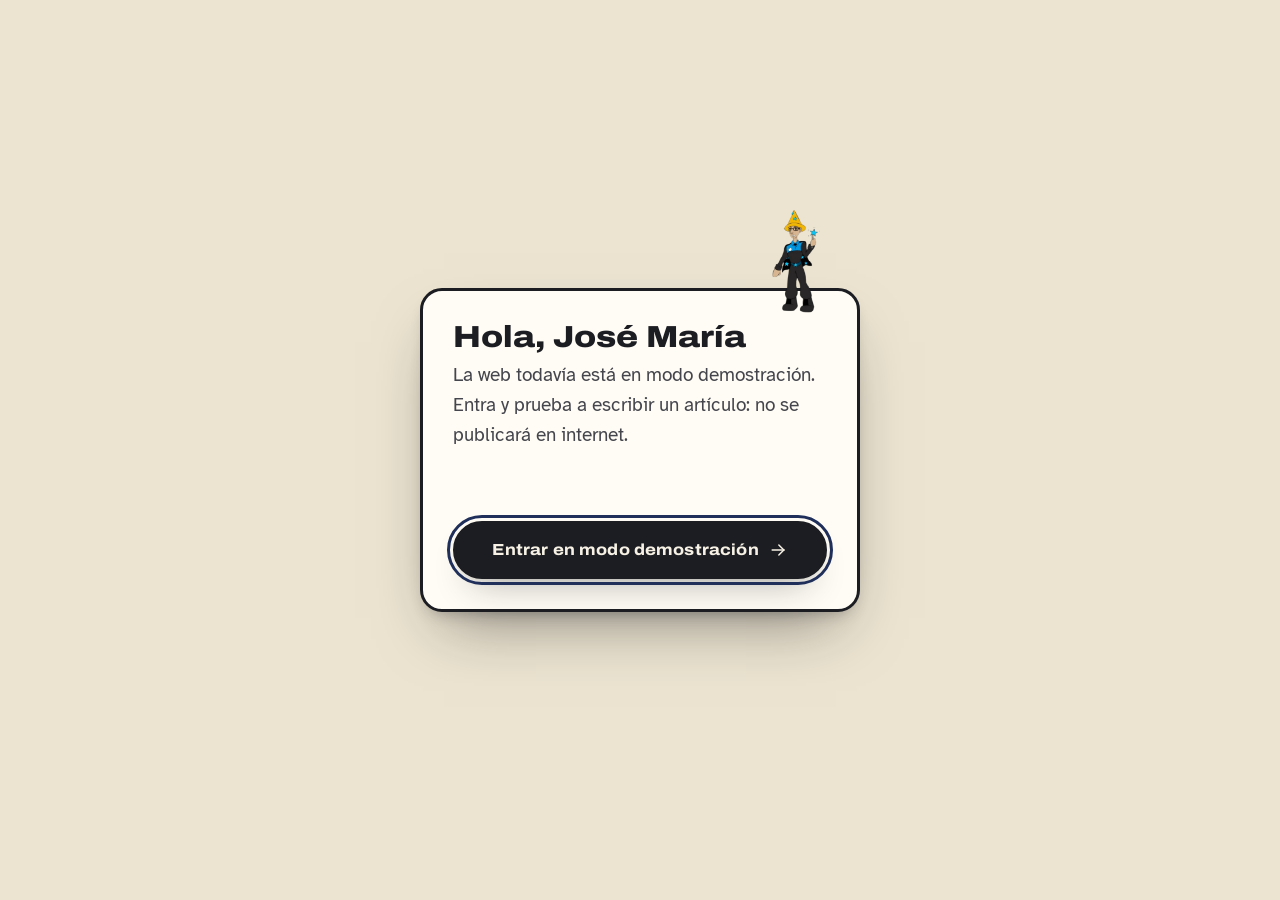
==== commit 218bcaf3: "Paleta mostaza y papel, más sobria; lectura en móvil: texto mayor, tablero del juego 5 columnas, sin" ====
--- a/admin/index.html
+++ b/admin/index.html
@@ -7,9 +7,9 @@
 <meta name="robots" content="noindex, nofollow">
 <meta name="theme-color" content="#17181c">
 <link rel="icon" href="../assets/img/favicon.svg" type="image/svg+xml">
-<link rel="stylesheet" href="../assets/css/site.css">
+<link rel="stylesheet" href="../assets/css/site.css?v=202610140911">
 <link rel="stylesheet" href="../assets/vendor/quill.snow.css">
-<link rel="stylesheet" href="../assets/css/admin.css">
+<link rel="stylesheet" href="../assets/css/admin.css?v=202610140911">
 </head>
 <body class="admin">
 <div id="app" aria-live="polite"></div>
@@ -18,10 +18,10 @@
 <script>window.SITE_ROOT = '../';</script>
 <script src="../assets/vendor/purify.min.js"></script>
 <script src="../assets/vendor/quill.js"></script>
-<script src="../assets/js/config.js"></script>
+<script src="../assets/js/config.js?v=202610140911"></script>
 <script src="../assets/vendor/supabase.js"></script>
-<script src="../assets/js/seed-posts.js"></script>
-<script src="../assets/js/data.js"></script>
-<script src="../assets/js/admin.js"></script>
+<script src="../assets/js/seed-posts.js?v=202610140911"></script>
+<script src="../assets/js/data.js?v=202610140911"></script>
+<script src="../assets/js/admin.js?v=202610140911"></script>
 </body>
 </html>
--- a/assets/css/site.css
+++ b/assets/css/site.css
@@ -6,18 +6,19 @@
 @font-face { font-family: 'Atkinson'; src: url('../fonts/atkinson-400i.woff2') format('woff2'); font-weight: 400; font-style: italic; font-display: swap; }
 
 :root {
-  --yellow: #f4b400;
-  --yellow-soft: #ffd75e;
-  --blue: #1d3f91;
-  --blue-deep: #122a66;
-  --red: #d63a25;
-  --red-deep: #a92a19;
-  --green: #23824a;
-  --ink: #17181c;
-  --ink-soft: #3b3c43;
-  --on-yellow-soft: #4a3a06;
-  --white: #fbfaf6;
-  --card: #fffefa;
+  --yellow: #d9a21b;
+  --yellow-soft: #ecc463;
+  --blue: #1f2f5a;
+  --blue-deep: #16213f;
+  --red: #b4442e;
+  --red-deep: #8f3322;
+  --green: #2f7a4b;
+  --ink: #1c1d22;
+  --ink-soft: #45464d;
+  --on-yellow-soft: #45464d;
+  --white: #f6f1e4;
+  --paper-2: #ece4d1;
+  --card: #fffcf5;
   --rule: rgba(23, 24, 28, .14);
 
   --display: 'Archivo', 'Arial Narrow', sans-serif;
@@ -51,10 +52,10 @@
 ::selection { background: var(--ink); color: var(--yellow); }
 :focus-visible { outline: 3px solid var(--blue); outline-offset: 3px; border-radius: 6px; }
 .on-dark :focus-visible, .on-blue :focus-visible, .on-red :focus-visible { outline-color: var(--yellow); }
-html { scrollbar-color: var(--ink) var(--yellow); }
+html { scrollbar-color: var(--ink) var(--white); }
 ::-webkit-scrollbar { width: 12px; }
-::-webkit-scrollbar-track { background: var(--yellow); }
-::-webkit-scrollbar-thumb { background: var(--ink); border-radius: 12px; border: 3px solid var(--yellow); }
+::-webkit-scrollbar-track { background: var(--white); }
+::-webkit-scrollbar-thumb { background: var(--ink); border-radius: 12px; border: 3px solid var(--white); }
 
 .icon { width: 1.25em; height: 1.25em; flex: none; }
 .sr-only { position: absolute !important; width: 1px; height: 1px; padding: 0; margin: -1px; overflow: hidden; clip: rect(0 0 0 0); white-space: nowrap; border: 0; }
@@ -79,7 +80,7 @@
   padding: .82em 1.35em; border-radius: 999px; border: var(--stroke) solid var(--ink);
   background: var(--bg); color: var(--fg); font-family: var(--display); font-stretch: 112%; font-weight: 760;
   font-size: 1rem; letter-spacing: .01em; text-decoration: none; cursor: pointer;
-  box-shadow: 0 6px 0 -1px rgba(23, 24, 28, .0), var(--shadow);
+  box-shadow: var(--shadow);
   transition: transform .35s var(--ease-out), box-shadow .35s var(--ease-out), background-color .25s, color .25s;
 }
 .btn:hover { transform: translateY(-3px); box-shadow: var(--shadow-lift); }
@@ -97,7 +98,7 @@
   position: fixed; inset: 0 0 auto; z-index: var(--z-nav); height: var(--nav-h);
   display: flex; align-items: center; transition: background-color .35s, box-shadow .35s, transform .45s var(--ease-out);
 }
-.nav.is-solid { background: rgba(251, 250, 246, .94); box-shadow: 0 1px 0 var(--rule); backdrop-filter: saturate(140%) blur(10px); }
+.nav.is-solid { background: rgba(246, 241, 228, .95); box-shadow: 0 1px 0 var(--rule); backdrop-filter: saturate(140%) blur(10px); }
 .nav.is-hidden { transform: translateY(-100%); }
 .nav .wrap { display: flex; align-items: center; justify-content: space-between; gap: 24px; }
 .brand { display: inline-flex; align-items: center; gap: 12px; text-decoration: none; font-family: var(--display); font-stretch: 115%; font-weight: 800; font-size: 1.02rem; letter-spacing: -.01em; }
@@ -118,7 +119,7 @@
 .menu-btn { display: none; width: 46px; height: 46px; border-radius: 999px; border: var(--stroke) solid var(--ink); background: var(--white); place-items: center; cursor: pointer; }
 .menu-btn .icon { width: 22px; height: 22px; }
 .mobile-menu {
-  position: fixed; inset: 0; z-index: var(--z-menu); background: var(--yellow); padding: 96px var(--gutter) 40px;
+  position: fixed; inset: 0; z-index: var(--z-menu); background: var(--white); padding: 96px var(--gutter) 40px;
   display: flex; flex-direction: column; gap: 6px; clip-path: circle(0 at calc(100% - 40px) 34px);
   transition: clip-path .7s var(--ease-out); visibility: hidden;
 }
@@ -132,7 +133,7 @@
 }
 
 /* ------------------------------------------------------------ Stage: tablero + recorrido */
-.stage { position: relative; background: var(--yellow); color: var(--ink); }
+.stage { position: relative; background: var(--white); color: var(--ink); }
 .scene { position: relative; min-height: 100dvh; overflow: hidden; }
 .hero-copy {
   position: relative; z-index: var(--z-copy); padding-top: calc(var(--nav-h) + clamp(28px, 7vh, 88px));
@@ -165,7 +166,7 @@
 }
 .board::before { /* canto del cartón */
   content: ''; position: absolute; inset: -4px; border-radius: 30px; background: var(--blue-deep); border: 4px solid var(--ink);
-  transform: translateZ(-22px); box-shadow: 0 60px 90px -10px rgba(18, 42, 102, .55);
+  transform: translateZ(-22px); box-shadow: 0 60px 90px -10px rgba(22, 33, 63, .45);
 }
 .board-path { position: absolute; inset: 0; width: 100%; height: 100%; overflow: visible; }
 .board-path .road { fill: none; stroke: var(--ink); stroke-width: 26; stroke-linejoin: round; stroke-linecap: round; }
@@ -176,7 +177,7 @@
 }
 .cell .n { position: absolute; top: 7px; left: 9px; font-family: var(--display); font-stretch: 100%; font-weight: 800; font-size: 15px; line-height: 1; }
 .cell .glyph { width: 52%; height: 52%; }
-.cell--a { background: #fff4cf; }
+.cell--a { background: #f3ead2; }
 .cell--stop { background: var(--yellow); }
 .cell--stop.c-blue { background: var(--blue); color: var(--white); }
 .cell--stop.c-red { background: var(--red); color: var(--white); }
@@ -208,7 +209,7 @@
 .die-face.f4 { transform: rotateX(-90deg) translateZ(calc(var(--d) / 2)); }
 .skip-tour { position: absolute; left: var(--gutter); bottom: clamp(18px, 4vh, 40px); z-index: var(--z-hud); font-family: var(--display); font-stretch: 108%; font-weight: 700; font-size: .92rem; display: inline-flex; gap: .4em; align-items: center; padding: .5em .9em; border-radius: 999px; text-decoration: none; }
 .skip-tour:hover { background: var(--ink); color: var(--yellow); }
-@media (max-width: 900px) { .skip-tour { background: var(--yellow); box-shadow: 0 0 0 3px var(--ink) inset; } }
+@media (max-width: 900px) { .skip-tour { background: var(--white); box-shadow: 0 0 0 2px var(--ink) inset; } }
 
 .outro { display: none; }
 .motion .outro { display: block; position: absolute; z-index: var(--z-copy); left: max(var(--gutter), calc((100vw - 1320px) / 2 + var(--gutter))); top: 50%; translate: 0 -50%; width: min(560px, 42vw); visibility: hidden; }
@@ -224,10 +225,10 @@
 }
 .cap-top { display: flex; align-items: center; justify-content: space-between; gap: 12px; margin-bottom: 14px; }
 .cap-n { width: 42px; height: 42px; border-radius: 12px; border: var(--stroke) solid var(--ink); display: grid; place-items: center; font-family: var(--display); font-weight: 820; font-size: 1rem; background: var(--yellow); }
-.cap-place { font-family: var(--display); font-stretch: 108%; font-weight: 700; font-size: .92rem; color: var(--ink-soft); }
+.cap-place { font-family: var(--display); font-stretch: 108%; font-weight: 700; font-size: .92rem; color: var(--ink-soft); margin: -.2em 0 .6em !important; }
 .cap-year { font-family: var(--display); font-stretch: 125%; font-weight: 880; font-size: clamp(2.6rem, 2rem + 2.4vw, 3.8rem); line-height: .9; letter-spacing: -.03em; margin: 0 0 .2em; }
 .cap-title { font-family: var(--display); font-stretch: 112%; font-weight: 780; font-size: 1.35rem; line-height: 1.12; margin: 0 0 .5em; text-wrap: balance; }
-.cap p { margin: 0; font-size: 1.02rem; line-height: 1.55; }
+.cap p { margin: 0; font-size: 1.06rem; line-height: 1.55; }
 .cap-photo { margin: 0 0 16px; border-radius: 12px; overflow: hidden; border: var(--stroke) solid var(--ink); aspect-ratio: 4 / 3; background: var(--ink); }
 .cap-photo img { width: 100%; height: 100%; object-fit: cover; }
 .cap-photo.is-portrait { aspect-ratio: 4 / 4.2; }
@@ -241,20 +242,24 @@
 .motion .capitulos { position: absolute; inset: 0; display: block; padding: 0; margin: 0; max-width: none; pointer-events: none; z-index: var(--z-copy); }
 .motion .cap {
   position: absolute; left: max(var(--gutter), calc((100vw - 1320px) / 2 + var(--gutter))); top: calc(var(--nav-h) + 8px); bottom: 70px; margin-block: auto;
-  height: max-content; max-height: calc(100dvh - var(--nav-h) - 86px); overflow: hidden; width: min(400px, 34vw); visibility: hidden; pointer-events: auto;
-}
-.motion .cap-photo { aspect-ratio: 16 / 10; }
-.motion .cap-photo.is-portrait { aspect-ratio: 16 / 12; }
+  height: max-content; max-height: calc(100dvh - var(--nav-h) - 86px); overflow: hidden; width: clamp(340px, 34vw, 450px); visibility: hidden; pointer-events: auto;
+}
+/* La foto cede el espacio: el texto de la carta se ve siempre entero */
+.motion .cap { display: flex; flex-direction: column; }
+.motion .cap > * { flex-shrink: 0; }
+.motion .cap-photo, .motion .cap-photo.is-portrait { aspect-ratio: auto; flex: 0 1 260px; min-height: 72px; }
 .motion .cap-photo img { object-position: 50% 25%; }
+@media (max-height: 640px) { .motion .cap-photo { display: none; } }
 
 @media (max-width: 900px) {
   .hero-copy { width: auto; padding-right: var(--gutter); padding-top: calc(var(--nav-h) + 22px); }
   .hero-title { font-size: clamp(2.5rem, 11vw, 4rem); }
   .hero-sub { max-width: 34ch; margin-bottom: 1.2em; }
-  .cam { left: 52%; top: 76%; }
+  .cam { left: 52%; top: 83%; }
   .tilt { --s: .5; }
   .motion .cap { left: 12px; right: 12px; width: auto; top: auto; bottom: 74px; margin: 0; padding: 16px 18px 18px; }
-  .motion .cap-photo { display: none; }
+  .motion .cap-photo, .motion .cap-photo.is-portrait { flex-basis: 150px; min-height: 64px; margin-bottom: 10px; }
+  .motion .cap { max-height: calc(100dvh - var(--nav-h) - 84px); }
   .motion .cap-quote { font-size: 1.15rem; padding: 12px; margin-bottom: 10px; }
   .motion .cap-year { font-size: 2.3rem; }
   .motion .cap p { font-size: .98rem; }
@@ -265,7 +270,7 @@
   .skip-tour { bottom: 18px; }
 }
 @media (max-width: 900px) and (max-height: 700px) {
-  .motion .cap p { display: -webkit-box; -webkit-line-clamp: 3; -webkit-box-orient: vertical; overflow: hidden; }
+  .motion .cap-photo { display: none; }
 }
 
 /* ------------------------------------------------------------ Filosofía */
@@ -313,12 +318,12 @@
 }
 
 /* ------------------------------------------------------------ Juego */
-.on-red { background: var(--red); color: var(--white); }
-.juego { padding: clamp(80px, 12vh, 140px) 0; position: relative; }
+.on-red { background: #b42d1b; color: var(--white); }
+.juego { padding: clamp(80px, 12vh, 140px) 0; position: relative; background: var(--paper-2); color: var(--ink); }
 .juego-head { display: grid; grid-template-columns: minmax(0, 1fr) auto; gap: 24px; align-items: end; margin-bottom: clamp(28px, 5vh, 48px); }
-.juego-head .lead { color: #ffe9e4; }
+.juego-head .lead { color: var(--ink-soft); }
 .juego-cats { display: flex; flex-wrap: wrap; gap: 10px; list-style: none; padding: 0; margin: 0; }
-.juego-cats li { display: inline-flex; align-items: center; gap: 8px; padding: .4em .9em .4em .45em; border-radius: 999px; background: rgba(23, 24, 28, .22); font-family: var(--display); font-stretch: 108%; font-weight: 700; font-size: .92rem; }
+.juego-cats li { display: inline-flex; align-items: center; gap: 8px; padding: .4em .9em .4em .45em; border-radius: 999px; background: var(--card); border: 2px solid rgba(28, 29, 34, .12); font-family: var(--display); font-stretch: 108%; font-weight: 700; font-size: .95rem; }
 .juego-cats .sw { width: 22px; height: 22px; border-radius: 6px; border: 2px solid var(--ink); }
 .sw.k-senales { background: var(--red); box-shadow: inset 0 0 0 3px var(--white); }
 .sw.k-calle { background: var(--blue); }
@@ -329,7 +334,7 @@
   position: relative; background: var(--blue); border: 4px solid var(--ink); border-radius: 26px; padding: clamp(10px, 1.6vw, 20px);
   box-shadow: 0 40px 70px -30px rgba(23, 24, 28, .7);
 }
-.oca-grid { position: relative; display: grid; grid-template-columns: repeat(6, 1fr); gap: clamp(5px, .8vw, 9px); }
+.oca-grid { position: relative; display: grid; grid-template-columns: repeat(var(--cols, 6), 1fr); gap: clamp(5px, .8vw, 9px); }
 .oca-path { position: absolute; inset: 0; width: 100%; height: 100%; pointer-events: none; overflow: visible; }
 .oca-path .road { fill: none; stroke: var(--ink); stroke-width: 18; stroke-linejoin: round; stroke-linecap: round; }
 .ocell {
@@ -338,9 +343,9 @@
 }
 .ocell .n { position: absolute; top: 5px; left: 7px; font-family: var(--display); font-weight: 800; font-size: clamp(11px, 1vw, 14px); line-height: 1; }
 .ocell .glyph { width: 46%; height: 46%; }
-.ocell.k-senales { background: #ffe1db; }
-.ocell.k-calle { background: #dbe5ff; }
-.ocell.k-volante { background: #ffefb5; }
+.ocell.k-senales { background: #f4dcd3; }
+.ocell.k-calle { background: #dde2ee; }
+.ocell.k-volante { background: #f4e5bb; }
 .ocell.t-zebra { background: repeating-linear-gradient(90deg, var(--card) 0 10px, var(--ink) 10px 19px); }
 .ocell.t-zebra .n { background: var(--card); padding: 2px 3px; border-radius: 4px; }
 .ocell.t-rojo { background: var(--ink); color: var(--white); }
@@ -365,7 +370,7 @@
   width: 100%; text-align: left; padding: .85em 1em; border-radius: 12px; border: var(--stroke) solid var(--ink); background: var(--white); cursor: pointer;
   font-size: 1rem; line-height: 1.35; display: flex; gap: 12px; align-items: center; transition: transform .25s var(--ease-out), background-color .2s;
 }
-.answer:hover:not([disabled]) { transform: translateX(4px); background: #fff3c4; }
+.answer:hover:not([disabled]) { transform: translateX(4px); background: #f6ebcc; }
 .answer .key { flex: none; width: 30px; height: 30px; border-radius: 8px; border: 2px solid var(--ink); display: grid; place-items: center; font-family: var(--display); font-weight: 800; font-size: .9rem; }
 .answer.is-right { background: #d8f2e1; border-color: var(--green); }
 .answer.is-right .key { background: var(--green); color: var(--white); border-color: var(--green); }
@@ -377,7 +382,7 @@
 .feedback.ko strong { color: var(--red-deep); }
 .panel-actions { display: flex; gap: 10px; flex-wrap: wrap; margin-top: auto; padding-top: 18px; }
 .roll-die { --d: 64px; }
-.roll-row { display: flex; align-items: center; gap: 18px; margin: 8px 0 4px; }
+.roll-row { display: flex; align-items: center; gap: 26px; margin: 12px 0 6px; padding-left: 6px; }
 
 @media (max-width: 1000px) {
   .mesa { grid-template-columns: 1fr; }
@@ -403,7 +408,7 @@
 a:hover .link-arrow .icon, .link-arrow:hover .icon { transform: translateX(5px); }
 .post-rows { list-style: none; margin: clamp(36px, 6vh, 64px) 0 0; padding: 0; display: grid; grid-template-columns: repeat(auto-fill, minmax(min(100%, 340px), 1fr)); gap: 18px; }
 .post-row a { display: grid; grid-template-columns: 96px 1fr; gap: 16px; align-items: center; padding: 14px; border-radius: 16px; border: 2px solid var(--rule); text-decoration: none; transition: border-color .25s, background-color .25s, transform .35s var(--ease-out); height: 100%; }
-.post-row a:hover { border-color: var(--ink); background: #fff7dc; transform: translateY(-3px); }
+.post-row a:hover { border-color: var(--ink); background: var(--card); transform: translateY(-3px); }
 .post-row-ph { width: 96px; height: 96px; border-radius: 10px; background: var(--blue); border: 2px solid var(--ink); }
 .post-row img { width: 96px; height: 96px; border-radius: 10px; object-fit: cover; border: 2px solid var(--ink); }
 .post-row .t { font-family: var(--display); font-stretch: 110%; font-weight: 780; font-size: 1.12rem; line-height: 1.15; margin: 4px 0 0; }
@@ -415,7 +420,7 @@
 @media (max-width: 860px) { .feature { grid-template-columns: 1fr; } }
 
 /* ------------------------------------------------------------ Prensa */
-.prensa { padding: clamp(80px, 12vh, 150px) 0; background: var(--yellow); overflow: hidden; }
+.prensa { padding: clamp(80px, 12vh, 150px) 0; background: var(--paper-2); overflow: hidden; }
 .prensa-grid { display: grid; grid-template-columns: repeat(12, minmax(0, 1fr)); gap: clamp(20px, 3vw, 40px); align-items: start; }
 .recorte:nth-of-type(2) { margin-top: clamp(0px, 8vw, 110px); }
 .recorte { grid-column: span 4; text-decoration: none; display: block; }
@@ -430,7 +435,7 @@
 .prensa-intro { grid-column: span 4; }
 .prensa-intro .lead { color: var(--on-yellow-soft); }
 .tira { display: grid; gap: 8px; padding: 10px; background: var(--card); border: var(--stroke) solid var(--ink); border-radius: 10px; width: min(190px, 60%); transform: rotate(-3deg); box-shadow: var(--shadow); margin-top: 28px; }
-.tira img { aspect-ratio: 1; object-fit: cover; border-radius: 4px; filter: grayscale(1) contrast(1.1); }
+.tira img { width: 100%; height: auto; aspect-ratio: 1; object-fit: cover; border-radius: 4px; filter: grayscale(1) contrast(1.1); }
 .tira figcaption { font-size: .82rem; line-height: 1.35; color: var(--ink-soft); padding: 2px 4px 4px; }
 
 @media (max-width: 960px) {
@@ -476,14 +481,14 @@
 @media (max-width: 900px) { .contacto-grid, .form-row { grid-template-columns: 1fr; } .mago-saluda { display: none; } }
 
 /* ------------------------------------------------------------ Footer */
-.footer { background: #0f1013; color: #c9c9ce; padding: 34px 0; font-size: .92rem; }
+.footer { background: var(--blue-deep); color: #c9c9ce; padding: 34px 0; font-size: .92rem; }
 .footer .wrap { display: flex; flex-wrap: wrap; gap: 14px 28px; justify-content: space-between; align-items: center; }
 .footer ul { display: flex; flex-wrap: wrap; gap: 8px 22px; list-style: none; margin: 0; padding: 0; }
 .footer a { text-decoration: none; }
 .footer a:hover { color: var(--yellow); text-decoration: underline; }
 
 /* ------------------------------------------------------------ Páginas interiores (blog, legal) */
-.page-head { background: var(--yellow); padding: calc(var(--nav-h) + clamp(40px, 8vh, 90px)) 0 clamp(40px, 7vh, 80px); position: relative; overflow: hidden; }
+.page-head { background: var(--paper-2); padding: calc(var(--nav-h) + clamp(40px, 8vh, 90px)) 0 clamp(40px, 7vh, 80px); position: relative; overflow: hidden; }
 .page-head .display { font-size: clamp(2.6rem, 1.2rem + 5vw, 5.6rem); max-width: 16ch; }
 .page-head .lead { margin-top: 1em; color: var(--on-yellow-soft); }
 .page-head .mago-peek { position: absolute; right: max(var(--gutter), calc((100vw - 1320px) / 2 + var(--gutter))); bottom: -40px; width: 130px; transform: rotate(8deg); }
@@ -501,11 +506,11 @@
 .post-card p { margin: 0; color: var(--ink-soft); font-size: 1rem; }
 .post-card .link-arrow { margin-top: auto; padding-top: 8px; }
 
-.article-head { background: var(--yellow); padding: calc(var(--nav-h) + clamp(32px, 7vh, 80px)) 0 0; }
+.article-head { background: var(--paper-2); padding: calc(var(--nav-h) + clamp(32px, 7vh, 80px)) 0 0; }
 .article-head .wrap { max-width: 980px; }
 .article-head h1 { font-family: var(--display); font-stretch: 118%; font-weight: 850; font-size: clamp(2.2rem, 1.2rem + 4vw, 4.4rem); line-height: .98; letter-spacing: -.025em; margin: 14px 0 18px; text-wrap: balance; }
 .article-head .excerpt { font-size: clamp(1.1rem, 1rem + .4vw, 1.3rem); color: var(--on-yellow-soft); max-width: 60ch; margin-bottom: 30px; }
-.cover-band { background: linear-gradient(to bottom, var(--yellow) 0 45%, transparent 45%); }
+.cover-band { background: linear-gradient(to bottom, var(--paper-2) 0 45%, transparent 45%); }
 .article-cover { max-width: 1100px; margin: 0 auto; padding-inline: var(--gutter); }
 .article-cover img { width: auto; max-width: 100%; max-height: 620px; margin-inline: auto; object-fit: cover; object-position: 50% 30%; border-radius: 20px; border: var(--stroke) solid var(--ink); box-shadow: var(--shadow-lift); }
 .back { display: inline-flex; align-items: center; gap: .4em; font-family: var(--display); font-weight: 720; text-decoration: none; font-size: .95rem; padding: .35em .8em .35em .5em; border-radius: 999px; }
@@ -532,7 +537,7 @@
 
 .legal { padding: 56px 0 120px; }
 .legal .prose h2 { font-size: 1.45rem; }
-.pending { background: #fff1b8; border: 2px dashed #b08400; border-radius: 6px; padding: 0 .3em; }
+.pending { background: #f4e5bb; border: 2px dashed #b08400; border-radius: 6px; padding: 0 .3em; }
 
 .toast { position: fixed; left: 50%; bottom: 24px; transform: translate(-50%, calc(100% + 40px)); visibility: hidden; z-index: var(--z-toast); background: var(--ink); color: var(--white); padding: 14px 22px; border-radius: 999px; font-family: var(--display); font-weight: 700; box-shadow: var(--shadow-lift); transition: transform .5s var(--ease-out); max-width: calc(100% - 32px); }
 .toast.is-on { transform: translate(-50%, 0); visibility: visible; }
@@ -543,3 +548,31 @@
 @media (prefers-reduced-motion: reduce) {
   *, *::before, *::after { animation-duration: .01ms !important; animation-iteration-count: 1 !important; transition-duration: .01ms !important; scroll-behavior: auto !important; }
 }
+
+/* Pantallas de poca altura (portátiles con escala 125-150 %): la carta compacta su cita */
+@media (min-width: 901px) and (max-height: 720px) {
+  .motion .cap { padding: 16px 20px 18px; }
+  .motion .cap-top { margin-bottom: 10px; }
+  .motion .cap-quote { font-size: 1.18rem; padding: 12px 14px; margin-bottom: 10px; }
+  .motion .cap-year { font-size: 2.4rem; }
+}
+
+/* Logo: el mago junto al nombre */
+.brand-logo { height: 64px; width: auto; max-width: none; margin: -6px 0 -8px; filter: drop-shadow(0 4px 4px rgba(23, 24, 28, .2)); transform-origin: 50% 90%; transition: transform .5s var(--ease-out); }
+.brand:hover .brand-logo { transform: rotate(-8deg) scale(1.06); }
+@media (max-width: 900px) { .brand-logo { height: 46px; } }
+
+/* Lectura en móvil: texto base mayor y ningún texto de apoyo por debajo de 15 px */
+@media (max-width: 640px) {
+  body { font-size: 18px; }
+  .hero-sub, .lead { font-size: 1.1rem; }
+  .cap p, .motion .cap p { font-size: 1.04rem; }
+  .cap-place, .meta-line, .stat, .juego-cats li, .post-row .d, .hud-label, .skip-tour { font-size: .95rem; }
+  .carta p, .tira figcaption, .feedback, .answer, .check { font-size: 1rem; }
+  .carta .pair { font-size: 1.05rem; }
+  .ocell .n { font-size: 13px; top: 4px; left: 6px; }
+  .ocell .lbl { font-size: 10px; }
+  .tira { display: none; }
+  .recorte-cap q { font-size: 1.3rem; }
+  .field label, .btn { font-size: 1.02rem; }
+}
--- a/assets/css/admin.css
+++ b/assets/css/admin.css
@@ -1,5 +1,5 @@
 /* Panel del autor: mismo mundo (tinta, amarillo, casillas) pero tranquilo y al servicio de la tarea. */
-body.admin { background: #f1efe8; min-height: 100dvh; }
+body.admin { background: var(--white); min-height: 100dvh; }
 .a-bar { position: sticky; top: 0; z-index: 30; background: var(--ink); color: var(--white); }
 .a-bar .wrap { display: flex; align-items: center; justify-content: space-between; gap: 16px; height: 64px; }
 .a-bar .brand { color: var(--white); }
@@ -18,7 +18,7 @@
 .a-head p { margin: 8px 0 0; color: var(--ink-soft); }
 
 /* Login */
-.login { min-height: 100dvh; display: grid; place-items: center; padding: 24px; background: var(--yellow); }
+.login { min-height: 100dvh; display: grid; place-items: center; padding: 24px; background: var(--paper-2); }
 .login-card { width: min(440px, 100%); background: var(--card); border: var(--stroke) solid var(--ink); border-radius: 22px; padding: 30px; box-shadow: var(--shadow-lift); position: relative; }
 .login-card h1 { font-family: var(--display); font-stretch: 115%; font-weight: 830; font-size: 1.9rem; line-height: 1.02; margin: 0 0 8px; }
 .login-card > p { color: var(--ink-soft); margin-bottom: 22px; }
